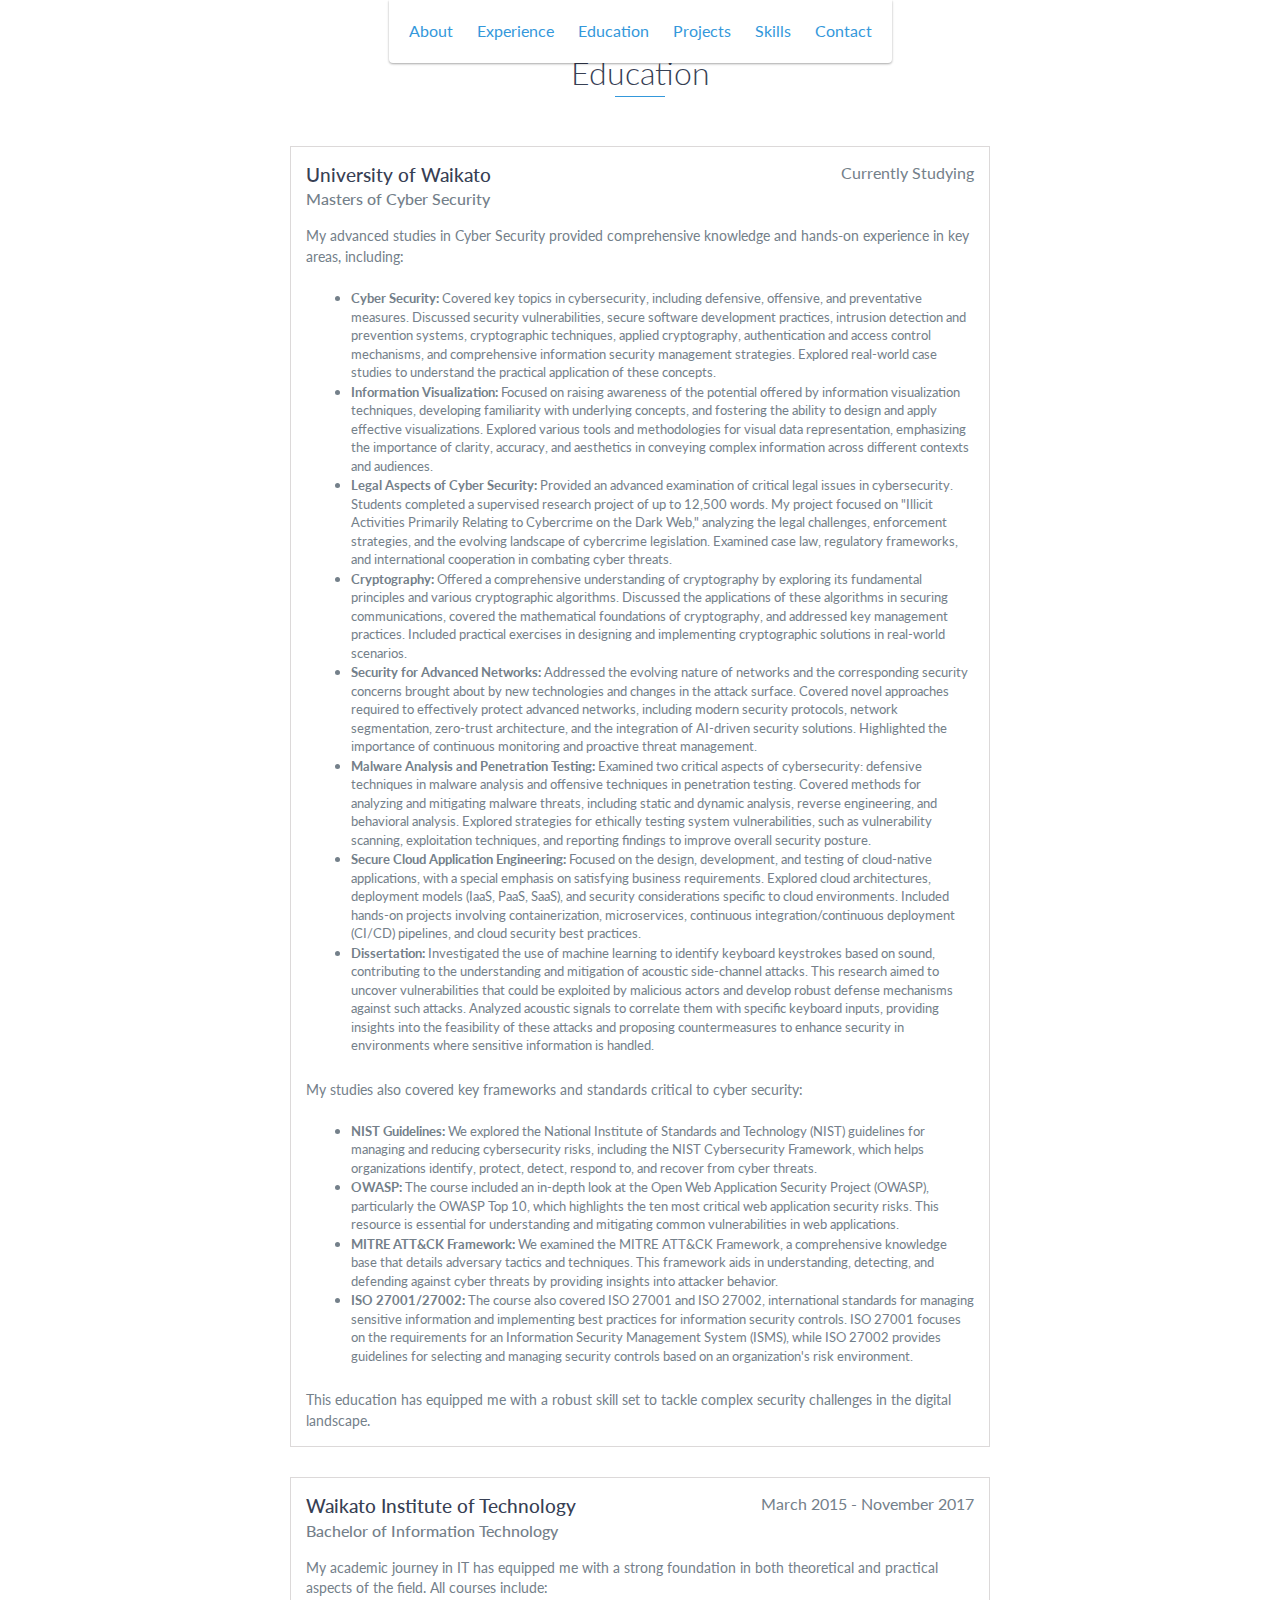
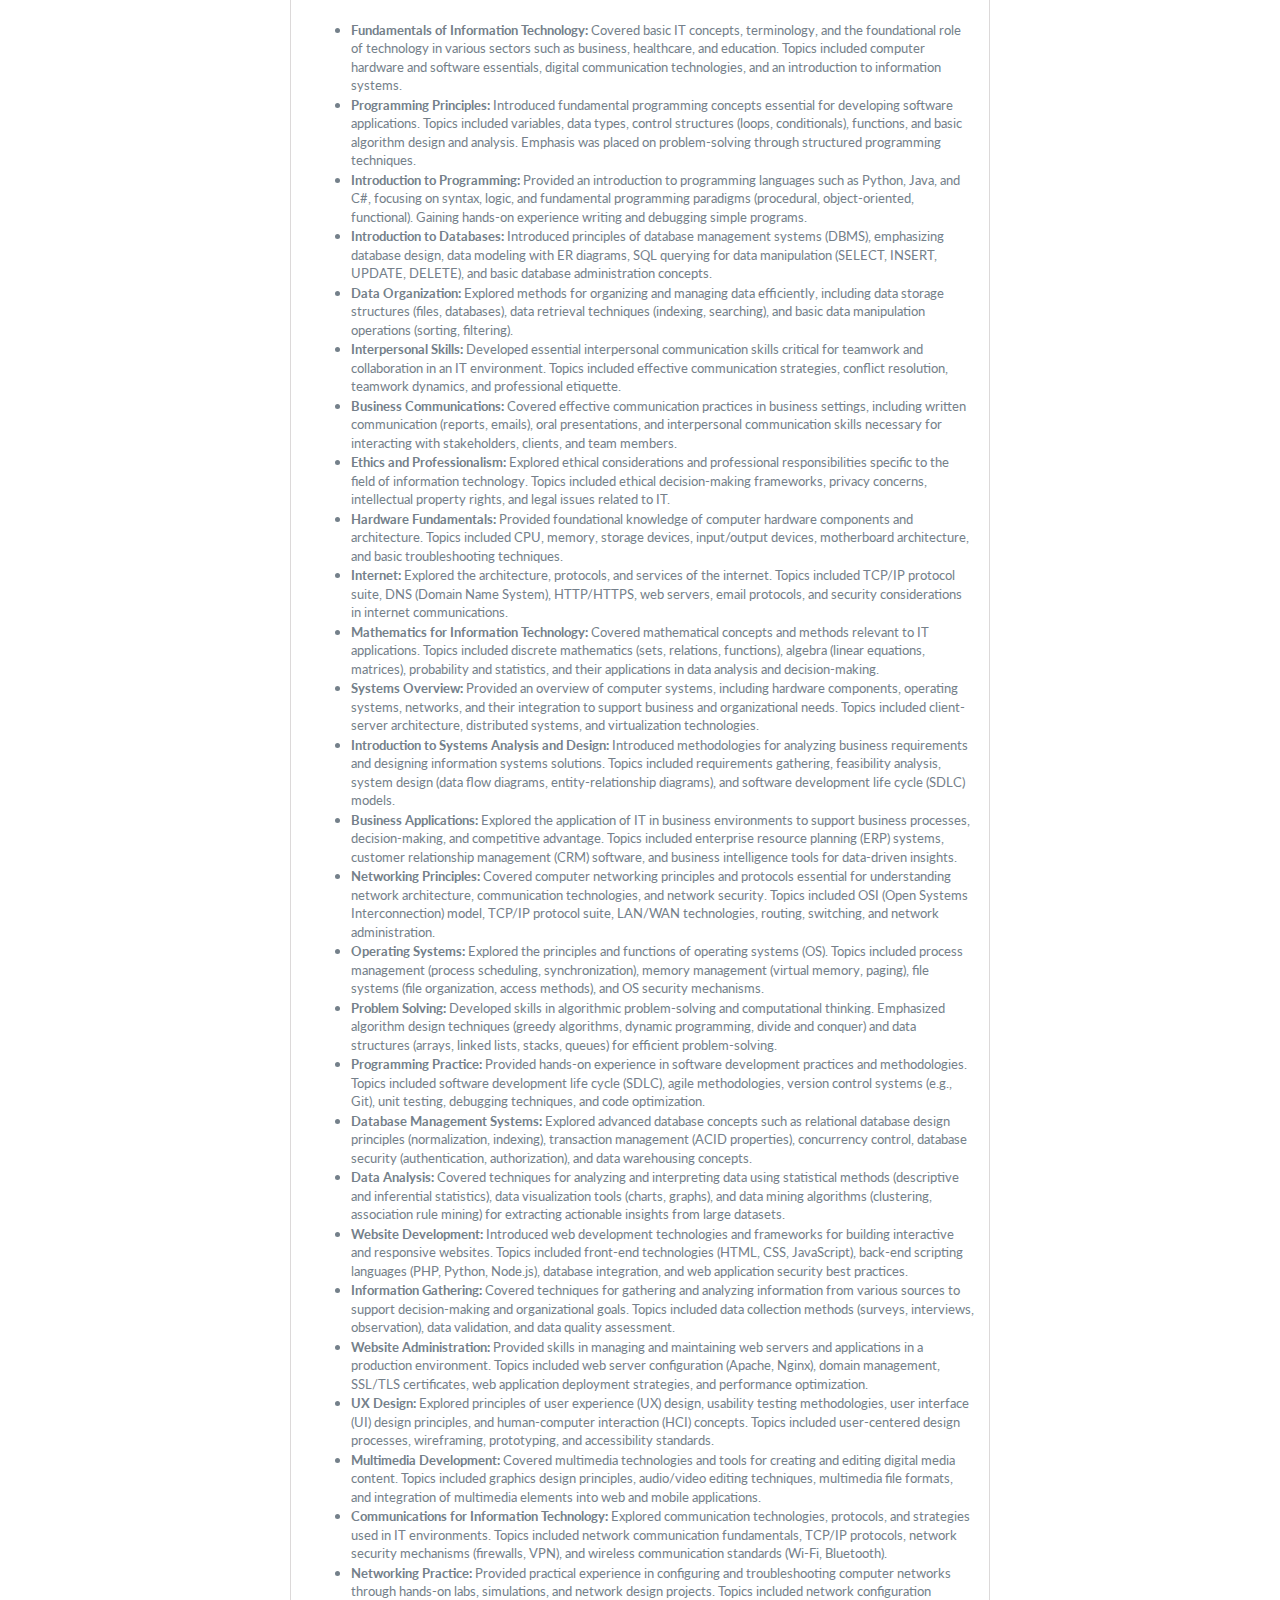
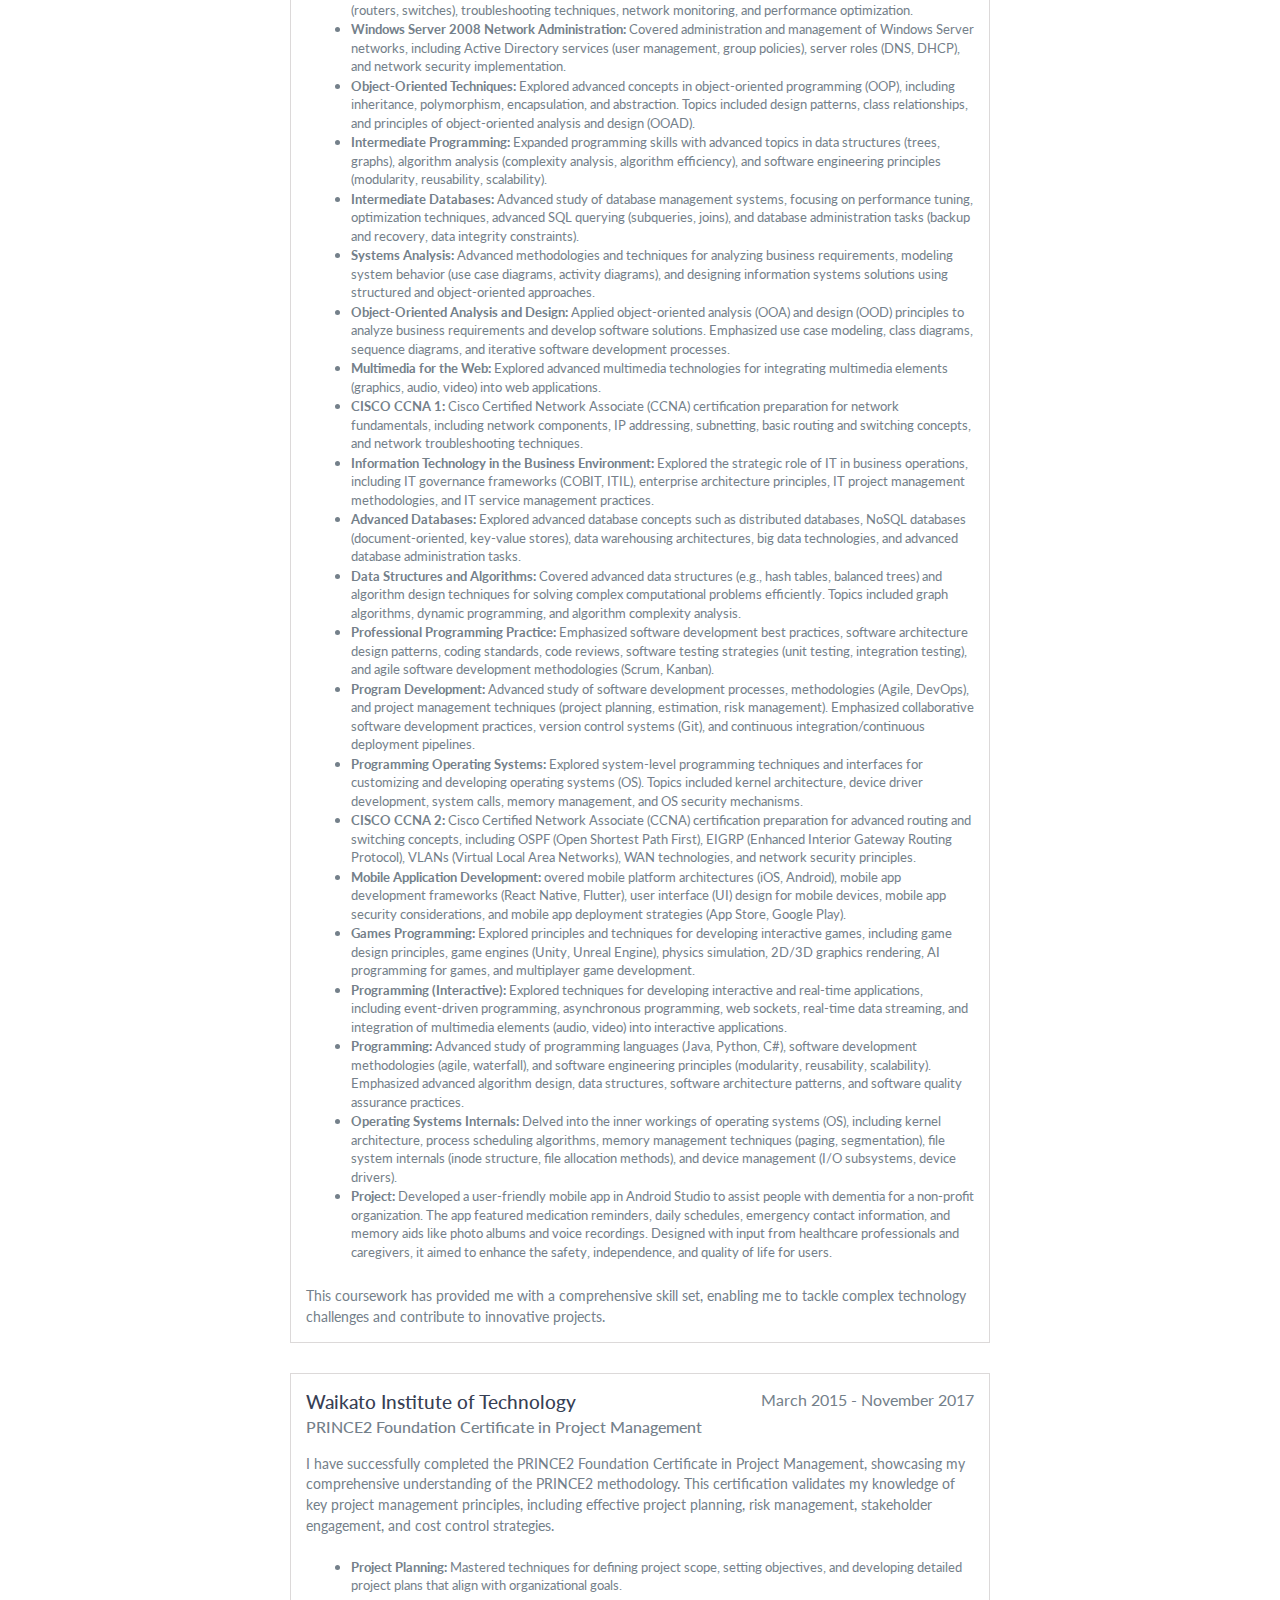
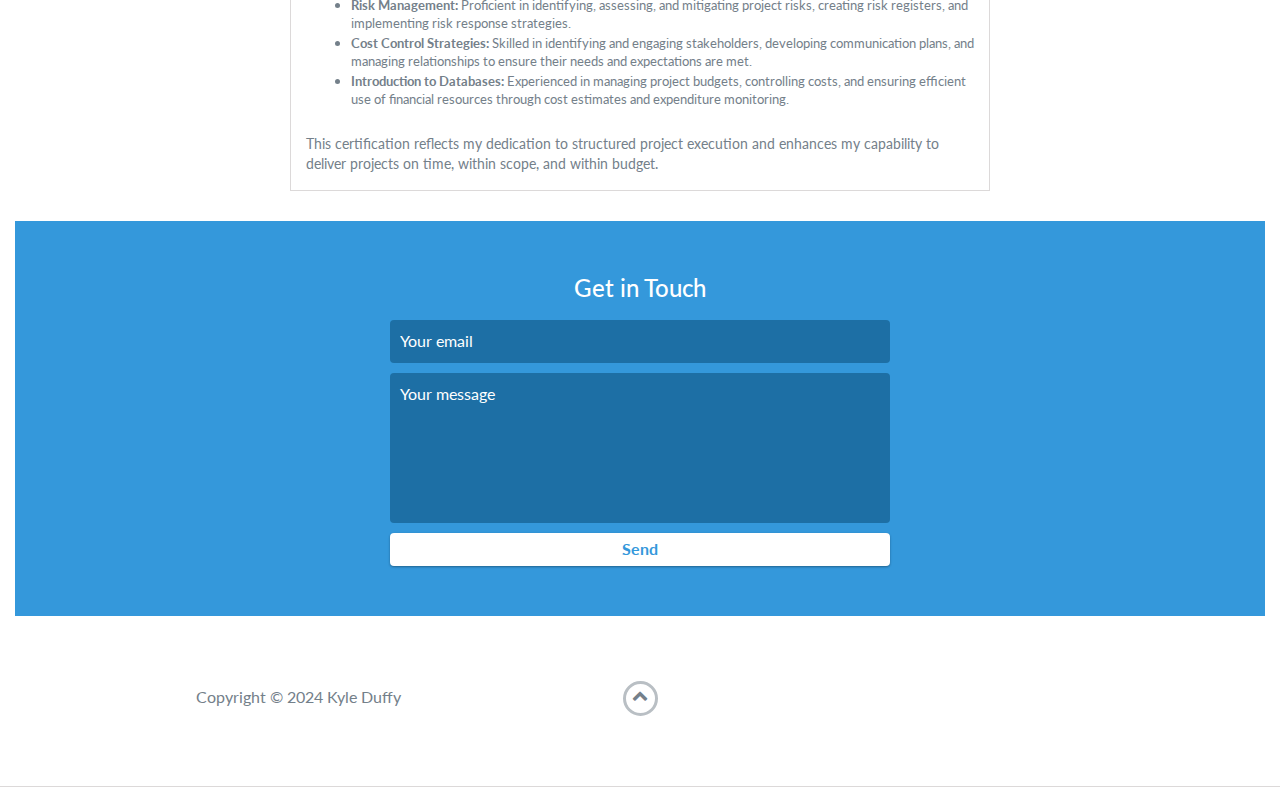
==== education.html @ ebb24cf0 "Update education.html" ====
<!DOCTYPE html>
<html class="no-js" lang="en">

<head>
    <meta charset="utf-8">
    <meta http-equiv="X-UA-Compatible" content="IE=edge">
    <meta name="viewport" content="width=device-width, initial-scale=1">
    <title>My Portfolio</title>
	<link rel="shortcut icon" href="favicon.ico" type="image/x-icon">
	<link rel="icon" href="favicon.ico" type="image/x-icon">
    <link href="https://fonts.googleapis.com/css?family=Lato:300,400,700,900" rel="stylesheet">
    <link rel="stylesheet" href="libs/font-awesome/css/font-awesome.min.css">
    <link href="css/bootstrap.min.css" rel="stylesheet">
    <link href="css/styles.css" rel="stylesheet">
</head>

<body>
    <div id="mobile-menu-open" class="shadow-large">
        <i class="fa fa-bars" aria-hidden="true"></i>
    </div>
    <header>
        <div id="mobile-menu-close">
            <span>Close</span> <i class="fa fa-times" aria-hidden="true"></i>
        </div>
        <ul id="menu" class="shadow">
            <li>
                <a href="index.html#about">About</a>
            </li>
            <li>
                <a href="index.html#experience">Experience</a>
            </li>
            <li>
                <a href="index.html#education">Education</a>
            </li>
            <li>
                <a href="index.html#projects">Projects</a>
            </li>
            <li>
                <a href="index.html#skills">Skills</a>
            </li>
            <li>
                <a href="#contact">Contact</a>
            </li>
        </ul>
    </header>

	
    <div id="education">
        <h2 class="heading">Education</h2>
        <div class="education-block" id="masters">
            <h3>University of Waikato</h3>
            <span class="education-date">Currently Studying</span>
            <h4>Masters of Cyber Security</h4>
            <p>
                My advanced studies in Cyber Security provided comprehensive knowledge and hands-on experience in key areas, including:
		<br><br>
		    	<ul>
			<div class="list-move-left">
		            <li><p><b>Cyber Security:</b> Covered key topics in cybersecurity, including defensive, offensive, and preventative measures. Discussed security vulnerabilities, secure software development practices, intrusion detection and prevention systems, cryptographic techniques, applied cryptography, authentication and access control mechanisms, and comprehensive information security management strategies. Explored real-world case studies to understand the practical application of these concepts.</p></li>
		            <li><p><b>Information Visualization:</b> Focused on raising awareness of the potential offered by information visualization techniques, developing familiarity with underlying concepts, and fostering the ability to design and apply effective visualizations. Explored various tools and methodologies for visual data representation, emphasizing the importance of clarity, accuracy, and aesthetics in conveying complex information across different contexts and audiences.</p></li>
		            <li><p><b>Legal Aspects of Cyber Security:</b> Provided an advanced examination of critical legal issues in cybersecurity. Students completed a supervised research project of up to 12,500 words. My project focused on "Illicit Activities Primarily Relating to Cybercrime on the Dark Web," analyzing the legal challenges, enforcement strategies, and the evolving landscape of cybercrime legislation. Examined case law, regulatory frameworks, and international cooperation in combating cyber threats.</p></li>
		            <li><p><b>Cryptography:</b> Offered a comprehensive understanding of cryptography by exploring its fundamental principles and various cryptographic algorithms. Discussed the applications of these algorithms in securing communications, covered the mathematical foundations of cryptography, and addressed key management practices. Included practical exercises in designing and implementing cryptographic solutions in real-world scenarios.</p></li>
		            <li><p><b>Security for Advanced Networks:</b> Addressed the evolving nature of networks and the corresponding security concerns brought about by new technologies and changes in the attack surface. Covered novel approaches required to effectively protect advanced networks, including modern security protocols, network segmentation, zero-trust architecture, and the integration of AI-driven security solutions. Highlighted the importance of continuous monitoring and proactive threat management.</p></li>
		            <li><p><b>Malware Analysis and Penetration Testing:</b> Examined two critical aspects of cybersecurity: defensive techniques in malware analysis and offensive techniques in penetration testing. Covered methods for analyzing and mitigating malware threats, including static and dynamic analysis, reverse engineering, and behavioral analysis. Explored strategies for ethically testing system vulnerabilities, such as vulnerability scanning, exploitation techniques, and reporting findings to improve overall security posture.</p></li>
		            <li><p><b>Secure Cloud Application Engineering:</b> Focused on the design, development, and testing of cloud-native applications, with a special emphasis on satisfying business requirements. Explored cloud architectures, deployment models (IaaS, PaaS, SaaS), and security considerations specific to cloud environments. Included hands-on projects involving containerization, microservices, continuous integration/continuous deployment (CI/CD) pipelines, and cloud security best practices.</p></li>
		            <li><p><b>Dissertation:</b> Investigated the use of machine learning to identify keyboard keystrokes based on sound, contributing to the understanding and mitigation of acoustic side-channel attacks. This research aimed to uncover vulnerabilities that could be exploited by malicious actors and develop robust defense mechanisms against such attacks. Analyzed acoustic signals to correlate them with specific keyboard inputs, providing insights into the feasibility of these attacks and proposing countermeasures to enhance security in environments where sensitive information is handled.</p></li>
			</div>
			</ul>
	    </p>
		<div class="list-gap-bottom">
		<p>
			My studies also covered key frameworks and standards critical to cyber security:
			<br><br>
		</p>
		</div>
		<p>
			<ul>
			<div class="list-move-left">
		            <li><p><b>NIST Guidelines:</b> We explored the National Institute of Standards and Technology (NIST) guidelines for managing and reducing cybersecurity risks, including the NIST Cybersecurity Framework, which helps organizations identify, protect, detect, respond to, and recover from cyber threats.</p></li>
		            <li><p><b>OWASP:</b> The course included an in-depth look at the Open Web Application Security Project (OWASP), particularly the OWASP Top 10, which highlights the ten most critical web application security risks. This resource is essential for understanding and mitigating common vulnerabilities in web applications.</p></li>
		            <li><p><b>MITRE ATT&CK Framework:</b> We examined the MITRE ATT&CK Framework, a comprehensive knowledge base that details adversary tactics and techniques. This framework aids in understanding, detecting, and defending against cyber threats by providing insights into attacker behavior.</p></li>
		            <li><p><b>ISO 27001/27002:</b> The course also covered ISO 27001 and ISO 27002, international standards for managing sensitive information and implementing best practices for information security controls. ISO 27001 focuses on the requirements for an Information Security Management System (ISMS), while ISO 27002 provides guidelines for selecting and managing security controls based on an organization's risk environment.</p></li>
			</div>
			</ul>
           	</p>
		<div class="list-gap-bottom">
		<p>
			This education has equipped me with a robust skill set to tackle complex security challenges in the digital landscape.
		</p>
		</div>
        </div>

        <div class="education-block" id="bachelor">
            <h3>Waikato Institute of Technology</h3>
            <span class="education-date">March 2015 - November 2017</span>
            <h4>Bachelor of Information Technology</h4>
            <p>
                My academic journey in IT has equipped me with a strong foundation in both theoretical and practical aspects of the field. All courses include:
		<br><br>
		        <ul>
			<div class="list-move-left">
		            <li><p><b>Fundamentals of Information Technology: </b>Covered basic IT concepts, terminology, and the foundational role of technology in various sectors such as business, healthcare, and education. Topics included computer hardware and software essentials, digital communication technologies, and an introduction to information systems.</p></li>
		            <li><p><b>Programming Principles: </b>Introduced fundamental programming concepts essential for developing software applications. Topics included variables, data types, control structures (loops, conditionals), functions, and basic algorithm design and analysis. Emphasis was placed on problem-solving through structured programming techniques.</p></li>
		            <li><p><b>Introduction to Programming: </b>Provided an introduction to programming languages such as Python, Java, and C#, focusing on syntax, logic, and fundamental programming paradigms (procedural, object-oriented, functional). Gaining hands-on experience writing and debugging simple programs.</p></li>
		            <li><p><b>Introduction to Databases: </b>Introduced principles of database management systems (DBMS), emphasizing database design, data modeling with ER diagrams, SQL querying for data manipulation (SELECT, INSERT, UPDATE, DELETE), and basic database administration concepts.</p></li>
		            <li><p><b>Data Organization: </b>Explored methods for organizing and managing data efficiently, including data storage structures (files, databases), data retrieval techniques (indexing, searching), and basic data manipulation operations (sorting, filtering).</p></li>
		            <li><p><b>Interpersonal Skills: </b>Developed essential interpersonal communication skills critical for teamwork and collaboration in an IT environment. Topics included effective communication strategies, conflict resolution, teamwork dynamics, and professional etiquette.</p></li>
		            <li><p><b>Business Communications: </b>Covered effective communication practices in business settings, including written communication (reports, emails), oral presentations, and interpersonal communication skills necessary for interacting with stakeholders, clients, and team members.</p></li>
		            <li><p><b>Ethics and Professionalism: </b> Explored ethical considerations and professional responsibilities specific to the field of information technology. Topics included ethical decision-making frameworks, privacy concerns, intellectual property rights, and legal issues related to IT.</p></li>
		            <li><p><b>Hardware Fundamentals: </b>Provided foundational knowledge of computer hardware components and architecture. Topics included CPU, memory, storage devices, input/output devices, motherboard architecture, and basic troubleshooting techniques.</p></li>
		            <li><p><b>Internet: </b>Explored the architecture, protocols, and services of the internet. Topics included TCP/IP protocol suite, DNS (Domain Name System), HTTP/HTTPS, web servers, email protocols, and security considerations in internet communications.</p></li>
		            <li><p><b>Mathematics for Information Technology: </b>Covered mathematical concepts and methods relevant to IT applications. Topics included discrete mathematics (sets, relations, functions), algebra (linear equations, matrices), probability and statistics, and their applications in data analysis and decision-making.</p></li>
		            <li><p><b>Systems Overview: </b>Provided an overview of computer systems, including hardware components, operating systems, networks, and their integration to support business and organizational needs. Topics included client-server architecture, distributed systems, and virtualization technologies.</p></li>
		            <li><p><b>Introduction to Systems Analysis and Design: </b>Introduced methodologies for analyzing business requirements and designing information systems solutions. Topics included requirements gathering, feasibility analysis, system design (data flow diagrams, entity-relationship diagrams), and software development life cycle (SDLC) models.</p></li>
		            <li><p><b>Business Applications: </b>Explored the application of IT in business environments to support business processes, decision-making, and competitive advantage. Topics included enterprise resource planning (ERP) systems, customer relationship management (CRM) software, and business intelligence tools for data-driven insights.</p></li>
		            <li><p><b>Networking Principles: </b>Covered computer networking principles and protocols essential for understanding network architecture, communication technologies, and network security. Topics included OSI (Open Systems Interconnection) model, TCP/IP protocol suite, LAN/WAN technologies, routing, switching, and network administration.</p></li>
		            <li><p><b>Operating Systems: </b>Explored the principles and functions of operating systems (OS). Topics included process management (process scheduling, synchronization), memory management (virtual memory, paging), file systems (file organization, access methods), and OS security mechanisms.</p></li>
		            <li><p><b>Problem Solving: </b>Developed skills in algorithmic problem-solving and computational thinking. Emphasized algorithm design techniques (greedy algorithms, dynamic programming, divide and conquer) and data structures (arrays, linked lists, stacks, queues) for efficient problem-solving.</p></li>
		            <li><p><b>Programming Practice: </b>Provided hands-on experience in software development practices and methodologies. Topics included software development life cycle (SDLC), agile methodologies, version control systems (e.g., Git), unit testing, debugging techniques, and code optimization.</p></li>
		            <li><p><b>Database Management Systems: </b>Explored advanced database concepts such as relational database design principles (normalization, indexing), transaction management (ACID properties), concurrency control, database security (authentication, authorization), and data warehousing concepts.</p></li>
		            <li><p><b>Data Analysis: </b>Covered techniques for analyzing and interpreting data using statistical methods (descriptive and inferential statistics), data visualization tools (charts, graphs), and data mining algorithms (clustering, association rule mining) for extracting actionable insights from large datasets.</p></li>
		            <li><p><b>Website Development: </b>Introduced web development technologies and frameworks for building interactive and responsive websites. Topics included front-end technologies (HTML, CSS, JavaScript), back-end scripting languages (PHP, Python, Node.js), database integration, and web application security best practices.</p></li>
		            <li><p><b>Information Gathering: </b>Covered techniques for gathering and analyzing information from various sources to support decision-making and organizational goals. Topics included data collection methods (surveys, interviews, observation), data validation, and data quality assessment.</p></li>
		            <li><p><b>Website Administration: </b>Provided skills in managing and maintaining web servers and applications in a production environment. Topics included web server configuration (Apache, Nginx), domain management, SSL/TLS certificates, web application deployment strategies, and performance optimization.</p></li>
		            <li><p><b>UX Design: </b>Explored principles of user experience (UX) design, usability testing methodologies, user interface (UI) design principles, and human-computer interaction (HCI) concepts. Topics included user-centered design processes, wireframing, prototyping, and accessibility standards.</p></li>
		            <li><p><b>Multimedia Development: </b>Covered multimedia technologies and tools for creating and editing digital media content. Topics included graphics design principles, audio/video editing techniques, multimedia file formats, and integration of multimedia elements into web and mobile applications.</p></li>
		            <li><p><b>Communications for Information Technology: </b>Explored communication technologies, protocols, and strategies used in IT environments. Topics included network communication fundamentals, TCP/IP protocols, network security mechanisms (firewalls, VPN), and wireless communication standards (Wi-Fi, Bluetooth).</p></li>
		            <li><p><b>Networking Practice: </b>Provided practical experience in configuring and troubleshooting computer networks through hands-on labs, simulations, and network design projects. Topics included network configuration (routers, switches), troubleshooting techniques, network monitoring, and performance optimization.</p></li>
		            <li><p><b>Windows Server 2008 Network Administration: </b>Covered administration and management of Windows Server networks, including Active Directory services (user management, group policies), server roles (DNS, DHCP), and network security implementation.</p></li>
		            <li><p><b>Object-Oriented Techniques: </b>Explored advanced concepts in object-oriented programming (OOP), including inheritance, polymorphism, encapsulation, and abstraction. Topics included design patterns, class relationships, and principles of object-oriented analysis and design (OOAD).</p></li>
			    <li><p><b>Intermediate Programming: </b>Expanded programming skills with advanced topics in data structures (trees, graphs), algorithm analysis (complexity analysis, algorithm efficiency), and software engineering principles (modularity, reusability, scalability).</p></li>
		            <li><p><b>Intermediate Databases: </b>Advanced study of database management systems, focusing on performance tuning, optimization techniques, advanced SQL querying (subqueries, joins), and database administration tasks (backup and recovery, data integrity constraints).</p></li>
		            <li><p><b>Systems Analysis: </b>Advanced methodologies and techniques for analyzing business requirements, modeling system behavior (use case diagrams, activity diagrams), and designing information systems solutions using structured and object-oriented approaches.</p></li>
		            <li><p><b>Object-Oriented Analysis and Design: </b>Applied object-oriented analysis (OOA) and design (OOD) principles to analyze business requirements and develop software solutions. Emphasized use case modeling, class diagrams, sequence diagrams, and iterative software development processes.</p></li>
		            <li><p><b>Multimedia for the Web: </b>Explored advanced multimedia technologies for integrating multimedia elements (graphics, audio, video) into web applications.</p></li>
		            <li><p><b>CISCO CCNA 1: </b>Cisco Certified Network Associate (CCNA) certification preparation for network fundamentals, including network components, IP addressing, subnetting, basic routing and switching concepts, and network troubleshooting techniques.</p></li>
		            <li><p><b>Information Technology in the Business Environment: </b>Explored the strategic role of IT in business operations, including IT governance frameworks (COBIT, ITIL), enterprise architecture principles, IT project management methodologies, and IT service management practices.</p></li>
			    <li><p><b>Advanced Databases: </b>Explored advanced database concepts such as distributed databases, NoSQL databases (document-oriented, key-value stores), data warehousing architectures, big data technologies, and advanced database administration tasks.</p></li>
		            <li><p><b>Data Structures and Algorithms: </b>Covered advanced data structures (e.g., hash tables, balanced trees) and algorithm design techniques for solving complex computational problems efficiently. Topics included graph algorithms, dynamic programming, and algorithm complexity analysis.</p></li>
		            <li><p><b>Professional Programming Practice: </b>Emphasized software development best practices, software architecture design patterns, coding standards, code reviews, software testing strategies (unit testing, integration testing), and agile software development methodologies (Scrum, Kanban).</p></li>
		            <li><p><b>Program Development: </b>Advanced study of software development processes, methodologies (Agile, DevOps), and project management techniques (project planning, estimation, risk management). Emphasized collaborative software development practices, version control systems (Git), and continuous integration/continuous deployment pipelines.</p></li>
		            <li><p><b>Programming Operating Systems: </b>Explored system-level programming techniques and interfaces for customizing and developing operating systems (OS). Topics included kernel architecture, device driver development, system calls, memory management, and OS security mechanisms.</p></li>
		            <li><p><b>CISCO CCNA 2: </b>Cisco Certified Network Associate (CCNA) certification preparation for advanced routing and switching concepts, including OSPF (Open Shortest Path First), EIGRP (Enhanced Interior Gateway Routing Protocol), VLANs (Virtual Local Area Networks), WAN technologies, and network security principles.</p></li>
		            <li><p><b>Mobile Application Development: </b>overed mobile platform architectures (iOS, Android), mobile app development frameworks (React Native, Flutter), user interface (UI) design for mobile devices, mobile app security considerations, and mobile app deployment strategies (App Store, Google Play).</p></li>
			    <li><p><b>Games Programming: </b>Explored principles and techniques for developing interactive games, including game design principles, game engines (Unity, Unreal Engine), physics simulation, 2D/3D graphics rendering, AI programming for games, and multiplayer game development.</p></li>
		            <li><p><b>Programming (Interactive): </b>Explored techniques for developing interactive and real-time applications, including event-driven programming, asynchronous programming, web sockets, real-time data streaming, and integration of multimedia elements (audio, video) into interactive applications.</p></li>
		            <li><p><b>Programming: </b>Advanced study of programming languages (Java, Python, C#), software development methodologies (agile, waterfall), and software engineering principles (modularity, reusability, scalability). Emphasized advanced algorithm design, data structures, software architecture patterns, and software quality assurance practices.</p></li>
		            <li><p><b>Operating Systems Internals: </b>Delved into the inner workings of operating systems (OS), including kernel architecture, process scheduling algorithms, memory management techniques (paging, segmentation), file system internals (inode structure, file allocation methods), and device management (I/O subsystems, device drivers).</p></li>
		            <li><p><b>Project: </b>Developed a user-friendly mobile app in Android Studio to assist people with dementia for a non-profit organization. The app featured medication reminders, daily schedules, emergency contact information, and memory aids like photo albums and voice recordings. Designed with input from healthcare professionals and caregivers, it aimed to enhance the safety, independence, and quality of life for users.</p></li>
			</div>
			</ul>
	    </p>
		<div class="list-gap-bottom">
		<p>
			This coursework has provided me with a comprehensive skill set, enabling me to tackle complex technology challenges and contribute to innovative projects.
		</p>
		</div>
        </div>

        <div class="education-block" id="certificate">
            <h3>Waikato Institute of Technology</h3>
            <span class="education-date">March 2015 - November 2017</span>
            <h4>PRINCE2 Foundation Certificate in Project Management</h4>
            <p>
                I have successfully completed the PRINCE2 Foundation Certificate in Project Management, showcasing my comprehensive understanding of the PRINCE2 methodology. This certification validates my knowledge of key project management principles, including effective project planning, risk management, stakeholder engagement, and cost control strategies.
       		<br><br>
		<ul>
			<div class="list-move-left">
		            <li><p><b>Project Planning: </b>Mastered techniques for defining project scope, setting objectives, and developing detailed project plans that align with organizational goals.</p></li>
		            <li><p><b>Risk Management: </b>Proficient in identifying, assessing, and mitigating project risks, creating risk registers, and implementing risk response strategies.</p></li>
		            <li><p><b>Cost Control Strategies: </b>Skilled in identifying and engaging stakeholders, developing communication plans, and managing relationships to ensure their needs and expectations are met.</p></li>
		            <li><p><b>Introduction to Databases: </b>Experienced in managing project budgets, controlling costs, and ensuring efficient use of financial resources through cost estimates and expenditure monitoring.</p></li>
			</div>
		</ul>
		<div class="list-gap-bottom">
		<p>
			This certification reflects my dedication to structured project execution and enhances my capability to deliver projects on time, within scope, and within budget.
		</p>
		</div>
	     </p>
    </div>


    <div id="contact">
        <h2>Get in Touch</h2>
        <div id="contact-form">
            <form method="POST" action="https://formspree.io/f/mvoeeawo">
                <input type="hidden" name="_subject" value="Contact request from personal website" />
                <input type="email" name="_replyto" placeholder="Your email" required>
                <textarea name="message" placeholder="Your message" required></textarea>
                <button type="submit">Send</button>
            </form>
        </div>
    </div>

    <footer>
        <div class="container">
            <div class="row">
                <div class="col-sm-5 copyright">
                    <p>
                        Copyright &copy; <span id="current-year">2024 </span>Kyle Duffy
                    </p>
                </div>
                <div class="col-sm-2 top">
                    <span id="to-top">
                        <i class="fa fa-chevron-up" aria-hidden="true"></i>
                    </span>
                </div>
                <div class="col-sm-5 social">
                    <ul>
                        <li>
                            <!-- <a href="https://github.com/" target="_blank"><i class="fa fa-github" aria-hidden="true"></i></a> --?
                        </li>
                        <li>
                            <!-- <a href="https://stackoverflow.com/" target="_blank"><i class="fa fa-stack-overflow" aria-hidden="true"></i></a> --?
                        </li>
                        <li>
                            <!-- <a href="https://linkedin.com/" target="_blank"><i class="fa fa-linkedin" aria-hidden="true"></i></a> --?
                        </li>
                        <li>
                            <!-- <a href="https://www.facebook.com/" target="_blank"><i class="fa fa-facebook" aria-hidden="true"></i></a> --?
                        </li>
                        <li>
                            <!-- <a href="https://twitter.com/" target="_blank"><i class="fa fa-twitter" aria-hidden="true"></i></a> --?
                        </li>
                        <li>
                            <!-- <a href="https://plus.google.com/" target="_blank"><i class="fa fa-google-plus" aria-hidden="true"></i></a> --?
                        </li>
                    </ul>
                </div>
            </div>
        </div>
    </footer>
</body>

</html>
---- css/styles.css ----
/*!
    Title: Dev Portfolio Template
    Version: 1.2.2
    Last Change: 03/25/2020
    Author: Ryan Fitzgerald
    Repo: https://github.com/RyanFitzgerald/devportfolio-template
    Issues: https://github.com/RyanFitzgerald/devportfolio-template/issues

    Description: This file contains all the styles associated with the page
    that don't come from third party libraries. This file gets compiled using
    Gulp and send to the /css folder which is then loaded on the page.
*/body{font-family:'Lato', sans-serif;font-size:16px}body.active{overflow:hidden;z-index:-1}.no-js #experience-timeline>div{background:#fff;padding:10px;margin-bottom:10px;border:1px solid #dcd9d9}.no-js #experience-timeline>div h3{font-size:1.5em;font-weight:300;color:#374054;display:inline-block;margin:0}.no-js #experience-timeline>div h4{font-size:1.2em;font-weight:300;color:#7e8890;margin:0 0 15px 0}.no-js #experience-timeline>div p{color:#74808a;font-size:0.9em;margin:0}.no-js #experience-timeline:before,.no-js #experience-timeline:after{content:none}@keyframes dropHeader{0%{transform:translateY(-100%)}100%{transform:translateY(0)}}header{position:absolute;top:0;left:0;right:0;text-align:center;z-index:10;animation-name:dropHeader;animation-iteration-count:1;animation-timing-function:ease;animation-duration:0.75s}header ul{display:inline-block;background:#fff;text-align:center;padding:10px;margin:0;border-bottom-right-radius:4px;border-bottom-left-radius:4px}header li{display:inline-block}header a{display:block;color:#3498db;padding:10px}header a:hover{color:#217dbb;text-decoration:none;background:#eee;border-radius:4px}header a:focus{color:#3498db;text-decoration:none}header.active{display:block}header.sticky{position:fixed;z-index:999}#menu.active{display:block}#mobile-menu-open{display:none;cursor:pointer;position:fixed;right:15px;top:10px;color:#3498db;font-size:1.5em;z-index:20;padding:0 7px;border-radius:4px;background:#fff}#mobile-menu-close{display:none;text-align:right;width:100%;background:#fff;font-size:1.5em;padding-right:15px;padding-top:10px;cursor:pointer;color:#3498db}#mobile-menu-close span{font-size:0.5em;text-transform:uppercase}#mobile-menu-close i{vertical-align:middle}footer{padding:50px 0}.copyright{padding-top:20px}.copyright p{margin:0;color:#74808a}.top{text-align:center}.top span{cursor:pointer;display:block;margin:15px auto 0 auto;width:35px;height:35px;border-radius:50%;border:3px solid #b9bfc4;text-align:center}.top i{color:#74808a}.social{text-align:right}.social ul{margin:5px 0 0 0;padding:0}.social li{display:inline-block;font-size:1.25em;list-style:none}.social a{display:block;color:#74808a;padding:10px}.social a:hover{color:#3498db}.btn-rounded-white{display:inline-block;color:#fff;padding:15px 25px;border:3px solid #fff;border-radius:30px;transition:.5s ease all}.btn-rounded-white:hover{color:#3498db;background:#fff;text-decoration:none}.shadow{box-shadow:0 1px 3px rgba(0,0,0,0.12),0 1px 2px rgba(0,0,0,0.24)}.shadow-large{box-shadow:0 3px 6px rgba(0,0,0,0.08),0 3px 6px rgba(0,0,0,0.15)}.heading{position:relative;display:inline-block;font-size:2em;font-weight:300;margin:0 0 30px 0}.heading:after{position:absolute;content:'';top:100%;height:1px;width:50px;left:0;right:0;margin:0 auto;background:#3498db}.background-alt{background:#f2f2f5}#lead{position:relative;height:100vh;min-height:500px;max-height:1080px;background:url(../images/cybersec_500.png);background-size:cover;padding:15px;overflow:hidden}#lead-content{position:absolute;z-index:10;top:50%;left:50%;transform:translate(-50%, -50%);text-align:center}#lead-content h1,#lead-content h2{margin:0}#lead-content h1{color:#fff;font-weight:900;font-size:5em;text-transform:uppercase;letter-spacing:0.05em;line-height:0.9em}#lead-content h2{color:#a0cfee;font-weight:500;font-size:2.25em;margin-bottom:15px}#lead-overlay{position:absolute;height:100%;width:100%;top:0;right:0;bottom:0;left:0;background:rgba(33,125,187,0.8);z-index:1}#lead-down{position:absolute;left:0;right:0;width:100%;text-align:center;z-index:10;bottom:15px;color:#fff}#lead-down span{cursor:pointer;display:block;margin:0 auto;width:35px;height:35px;border-radius:50%;border:3px solid #a0cfee;text-align:center}#lead-down i{animation:pulsate 1.5s ease;animation-iteration-count:infinite;padding-top:5px}@keyframes pulsate{0%{transform:scale(1, 1)}50%{transform:scale(1.2, 1.2)}100%{transform:scale(1, 1)}}#about{padding:75px 15px;border-bottom:1px solid #dcd9d9}#about h2{color:#374054}#about p{color:#74808a;margin:0}#experience{padding:50px 15px;text-align:center;border-bottom:1px solid #dcd9d9}#experience h2{color:#374054}#experience-timeline{margin:30px auto 0 auto;position:relative;max-width:1000px}#experience-timeline:before{position:absolute;content:'';top:0;bottom:0;left:303px;right:auto;height:100%;width:3px;background:#3498db;z-index:0}#experience-timeline:after{position:absolute;content:'';width:3px;height:40px;background:#3498db;background:linear-gradient(to bottom, #3498db, rgba(52,152,219,0));top:100%;left:303px}.vtimeline-content{margin-left:350px;background:#fff;border:1px solid #e6e6e6;padding:15px;border-radius:3px;text-align:left}.vtimeline-content h3{font-size:1.5em;font-weight:300;color:#374054;display:inline-block;margin:0}.vtimeline-content h4{font-size:1.2em;font-weight:300;color:#7e8890;margin:0 0 15px 0}.vtimeline-content p{color:#74808a;font-size:0.9em;margin:0}.vtimeline-point{position:relative;display:block;vertical-align:top;margin-bottom:30px}.vtimeline-icon{position:relative;color:#fff;width:50px;height:50px;background:#3498db;border-radius:50%;float:left;z-index:99;margin-left:280px}.vtimeline-icon i{display:block;font-size:2em;margin-top:10px}.vtimeline-date{width:260px;text-align:right;position:absolute;left:0;top:10px;font-weight:300;color:#374054}#education{padding:50px 15px 20px 15px;border-bottom:1px solid #dcd9d9;text-align:center}#education h2{color:#374054;margin-bottom:50px}.education-block{max-width:700px;margin:0 auto 30px auto;padding:15px;border:1px solid #dcd9d9;text-align:left}.education-block h3{font-weight:500;float:left;margin:0;color:#374054}.education-block span{color:#74808a;float:right}.education-block h4{color:#74808a;clear:both;font-weight:500;margin:0 0 15px 0}.education-block p,.education-block ul{margin:0;color:#74808a;font-size:0.9em}.education-block ul{padding:0 0 0 15px}#projects{padding:50px 15px;border-bottom:1px solid #dcd9d9;text-align:center}#projects h2{color:#374054;margin-bottom:50px}.project{position:relative;max-width:900px;margin:0 auto 30px auto;overflow:hidden;background:#fff;border-radius:4px}.project-image{float:left}.project-info{position:absolute;top:50%;transform:translateY(-50%);margin-left:300px;padding:15px}.project-info h3{font-size:1.5em;font-weight:300;color:#374054;margin:0 0 15px 0}.project-info p{color:#74808a;margin:0 0 15px 0;font-size:0.9em}.no-image .project-info{position:relative;margin:0;padding:30px 15px;transform:none}#more-projects{display:none}#skills{padding:50px 15px;text-align:center}#skills h2{color:#374054;margin-bottom:50px}#skills ul{display:block;margin:0 auto;padding:0;max-width:800px}#skills li{display:inline-block;margin:7px;padding:5px 10px;color:#374054;background:#e4e4ea;list-style:none;cursor:default;font-size:1.2em}#contact{padding:50px 15px;background:#3498db;text-align:center}#contact h2{margin:0 0 15px 0;color:#fff;font-weight:500}#contact-form{max-width:500px;margin:0 auto}#contact-form input,#contact-form textarea{display:block;width:100%;padding:10px;border-radius:4px;border:none;margin-bottom:10px;background:#1d6fa5;color:#fff;transition:.5s ease all}#contact-form input::-webkit-input-placeholder,#contact-form textarea::-webkit-input-placeholder{color:#fff}#contact-form input:-moz-placeholder,#contact-form textarea:-moz-placeholder{color:#fff;opacity:1}#contact-form input::-moz-placeholder,#contact-form textarea::-moz-placeholder{color:#fff;opacity:1}#contact-form input:-ms-input-placeholder,#contact-form textarea:-ms-input-placeholder{color:#fff}#contact-form input:focus,#contact-form textarea:focus{outline:none;background:#16527a}#contact-form textarea{height:150px;resize:none}#contact-form button{display:block;width:100%;background:#fff;border-radius:4px;padding:5px 10px;border:none;color:#3498db;font-weight:700;box-shadow:0 1px 3px rgba(0,0,0,0.12),0 1px 2px rgba(0,0,0,0.24);transition:.5s ease all}#contact-form button:hover{box-shadow:0 10px 20px rgba(0,0,0,0.19),0 6px 6px rgba(0,0,0,0.23)}.optional-section{padding:50px 15px;text-align:center;border-top:1px solid #dcd9d9}.optional-section h2{color:#374054}.optional-section-block{max-width:700px;margin:0 auto 30px auto;padding:15px;border:1px solid #dcd9d9;background:#fff;text-align:left}.optional-section-block h3{font-weight:500;margin:0 0 15px 0;color:#374054}.optional-section-block h4{color:#74808a;clear:both;font-weight:500;margin:0 0 15px 0}.optional-section-block p,.optional-section-block ul{margin:0 0 15px 0;color:#74808a;font-size:0.9em}.optional-section-block ul{padding:0 0 0 15px}@media only screen and (max-width: 750px){#experience-timeline:before,#experience-timeline:after{left:23px}.vtimeline-date{width:auto;text-align:left;position:relative;margin-bottom:15px;display:block;margin-left:70px}.vtimeline-icon{margin-left:0}.vtimeline-content{margin-left:70px}}@media only screen and (max-width: 992px){#lead{height:auto;min-height:auto;max-height:auto;padding:100px 15px}#lead-content{position:relative;transform:none;left:auto;top:auto}#lead-content h1{font-size:3em}#lead-content h2{font-size:1.75em}#about{text-align:center}#about p{text-align:left}}@media only screen and (max-width: 768px){header{position:fixed;display:none;z-index:999;animation:none;bottom:0;height:100%}#mobile-menu-open,#mobile-menu-close{display:block}#menu{height:100%;overflow-y:auto;box-shadow:none;border-radius:0;width:100%}#menu li{display:block;margin-bottom:10px}#lead-content h1{font-size:2em}#lead-content h2{font-size:1.3em}#lead-content a{padding:10px 20px}#lead-down{display:none}.education-block h3,.education-block span{float:none}.project-image{display:none}.project-info{position:relative;margin:0;padding:30px 15px;top:auto;transform:none}footer{text-align:center}.social{text-align:center}}@media only screen and (max-width: 480px){#lead-content h1{font-size:1.5em}#lead-content h2{font-size:1em}#lead-content a{font-size:0.9em;padding:5px 10px}}

.about-img img {
    width: 250px; 
    height: auto; 
    margin-left: -60px;
}

.list-move-left {
    margin-left: 30px;
}

.list-gap-bottom {
    margin-top: 25px;
}

.center-link {
    display: block;
    text-align: center;
}
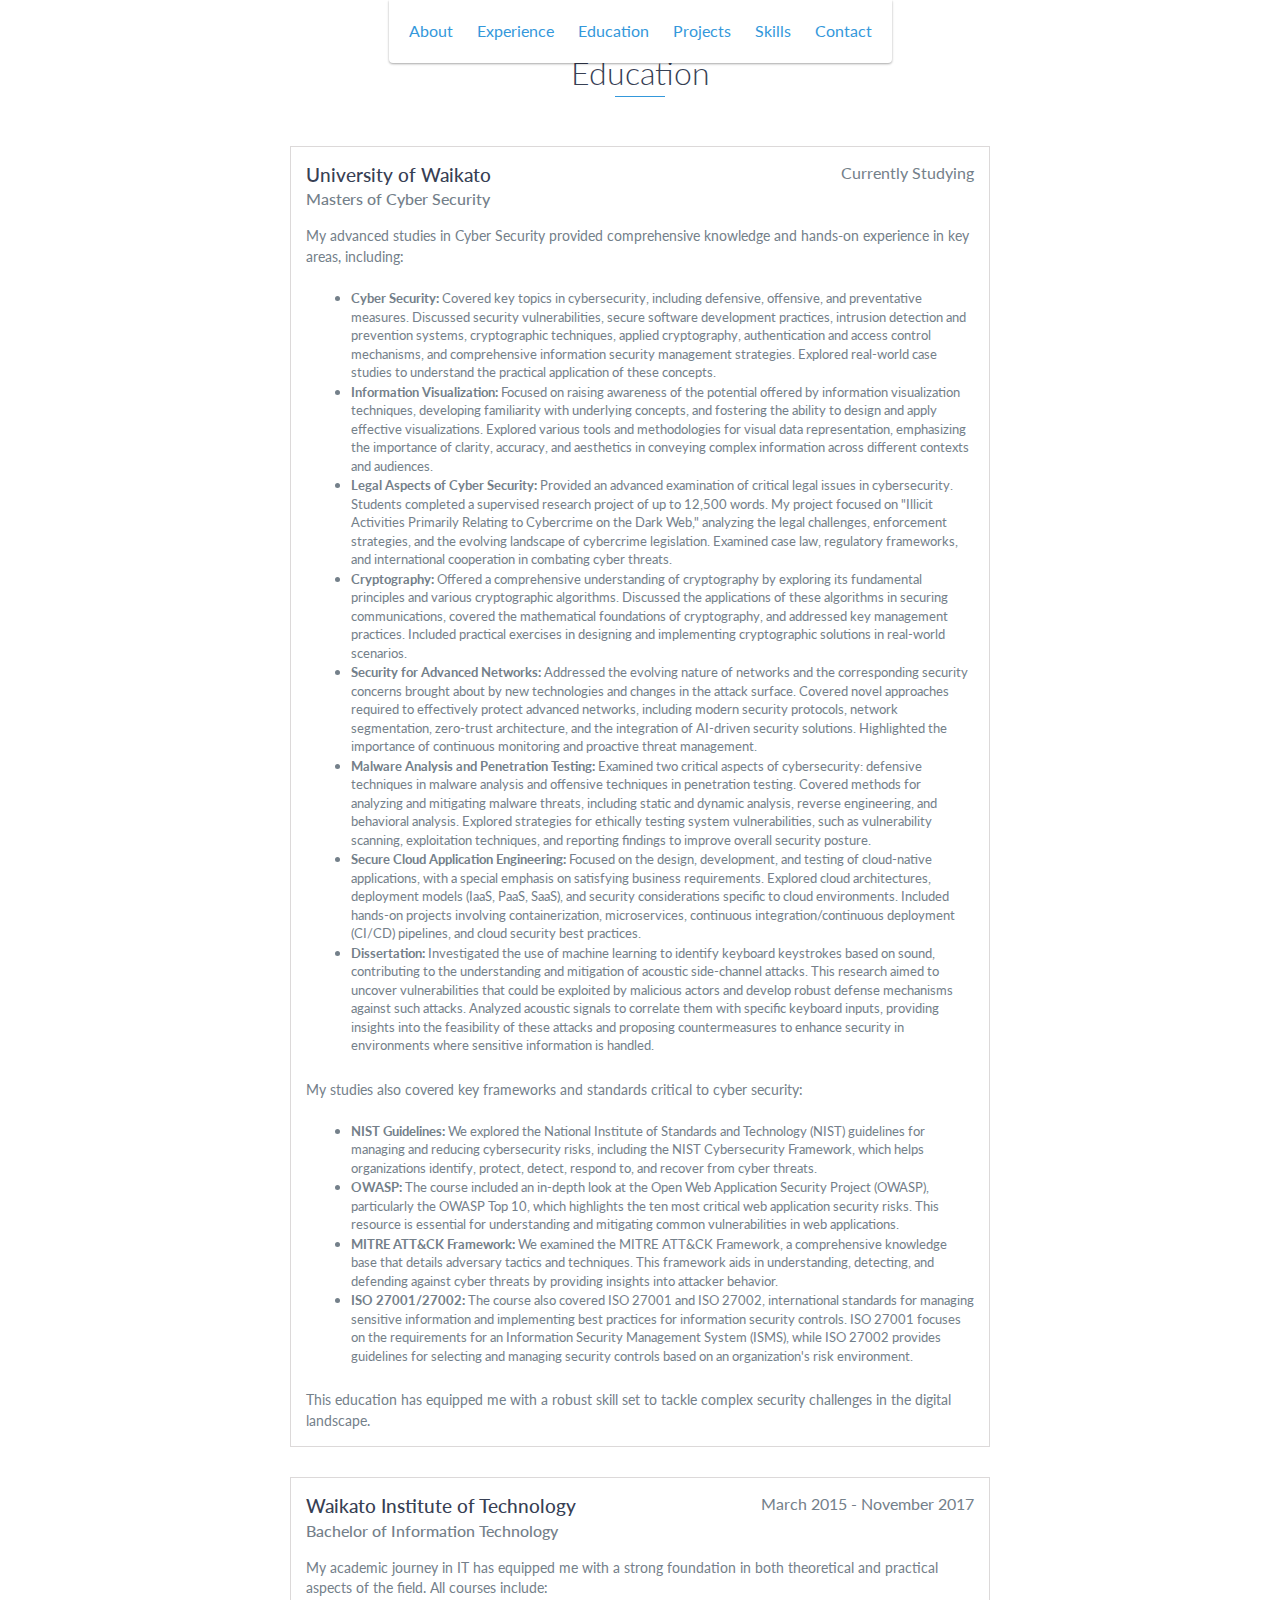
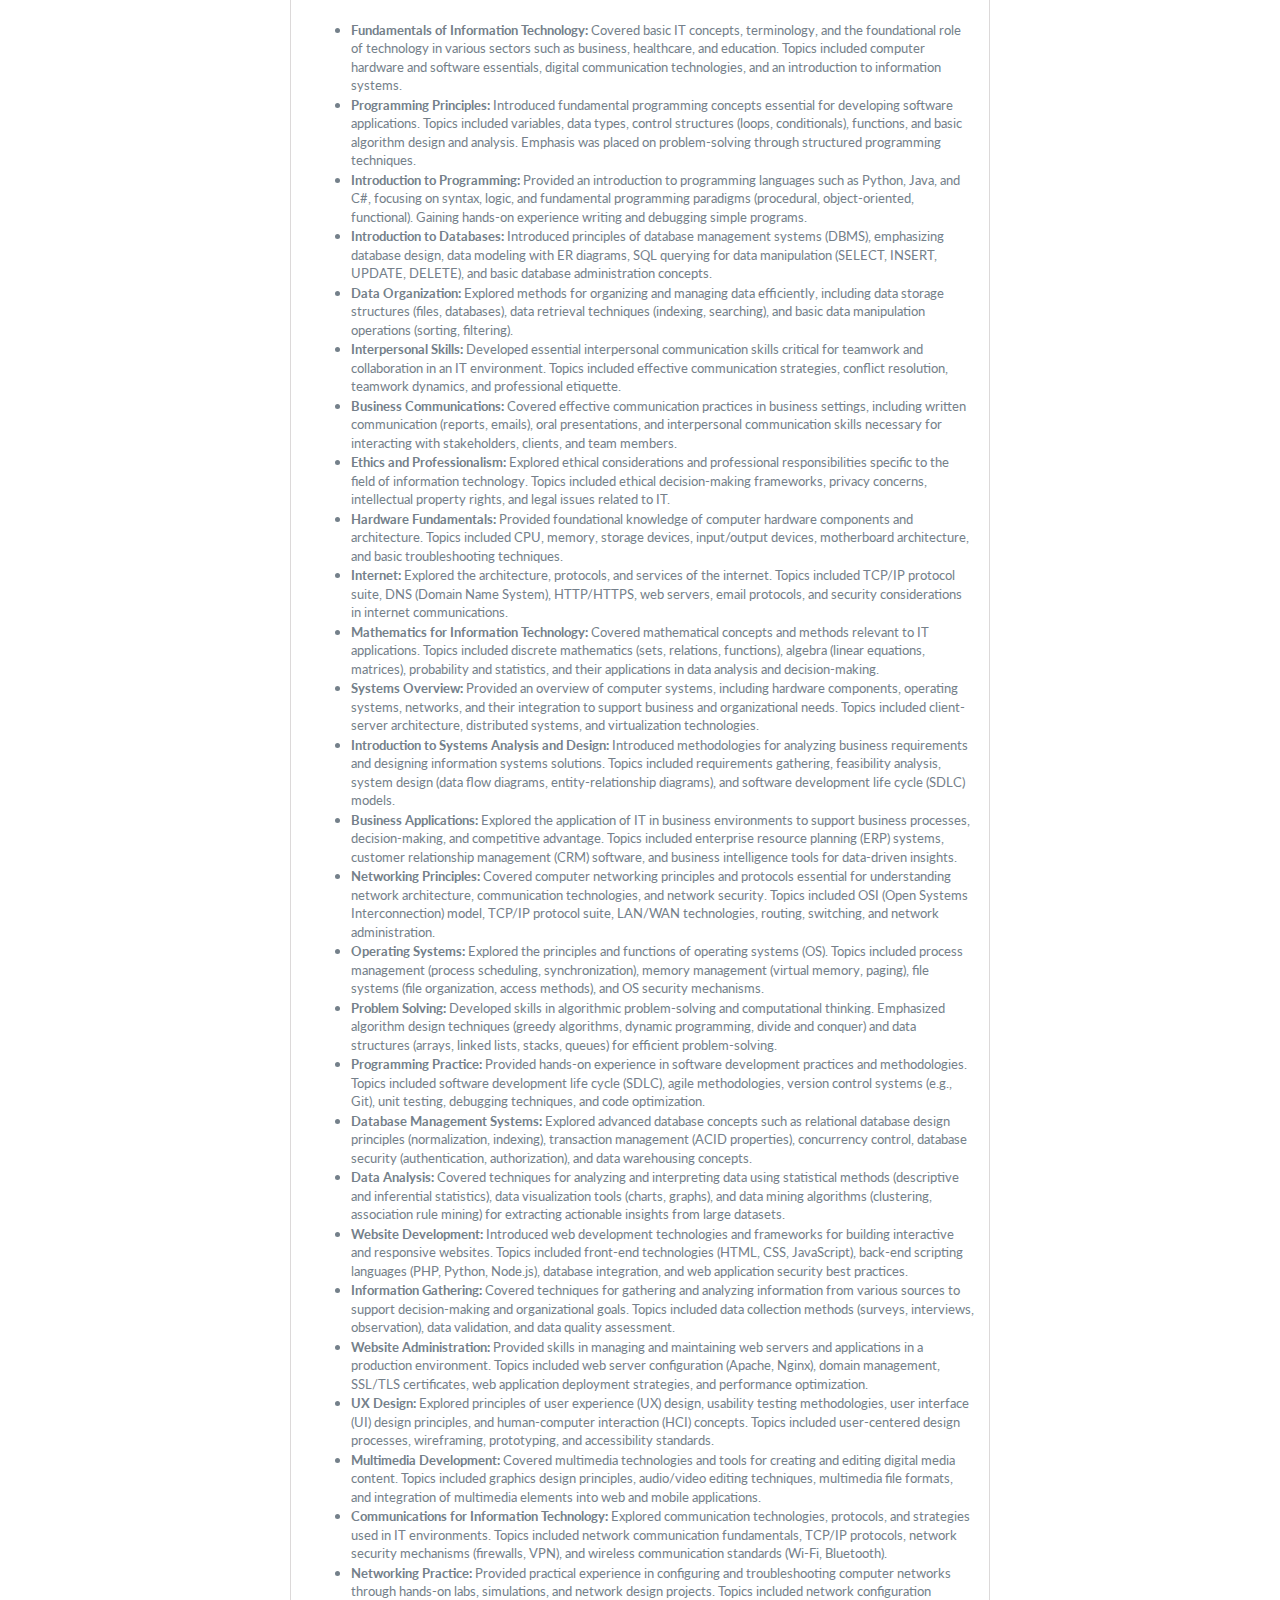
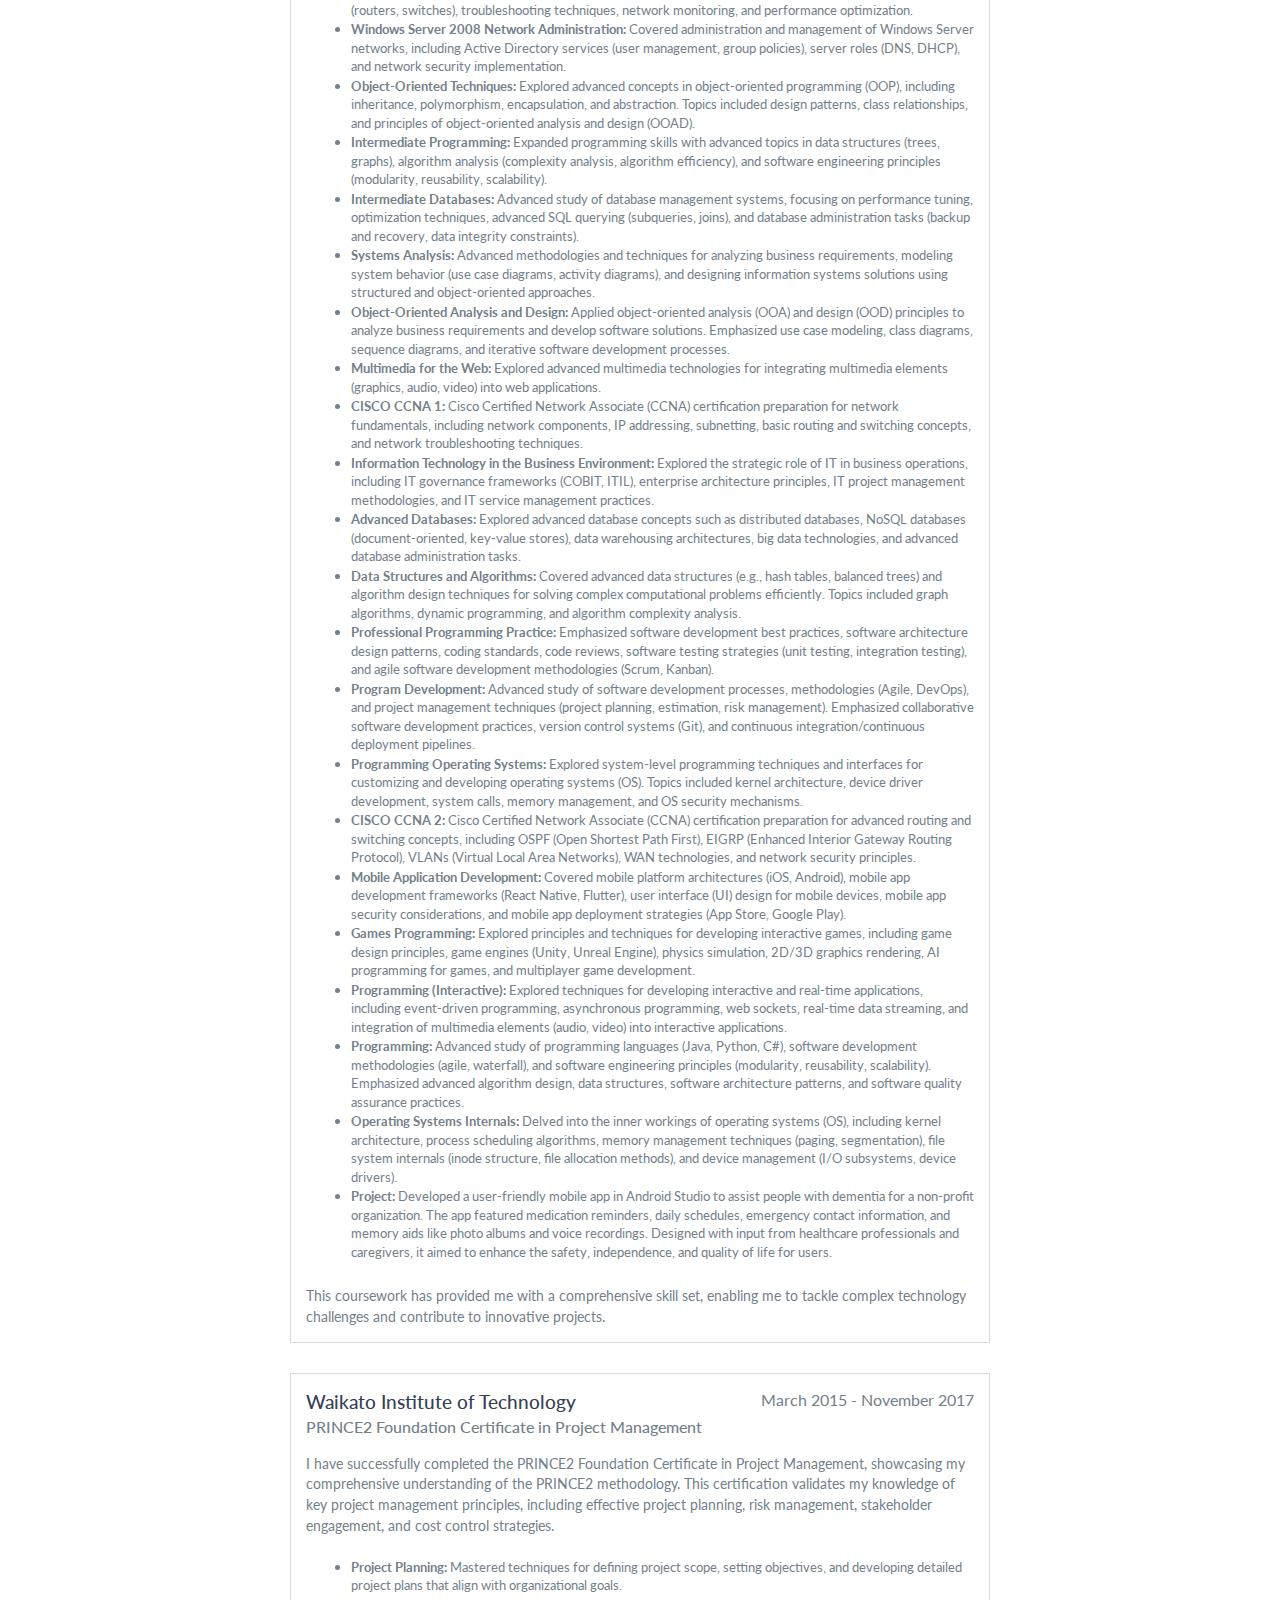
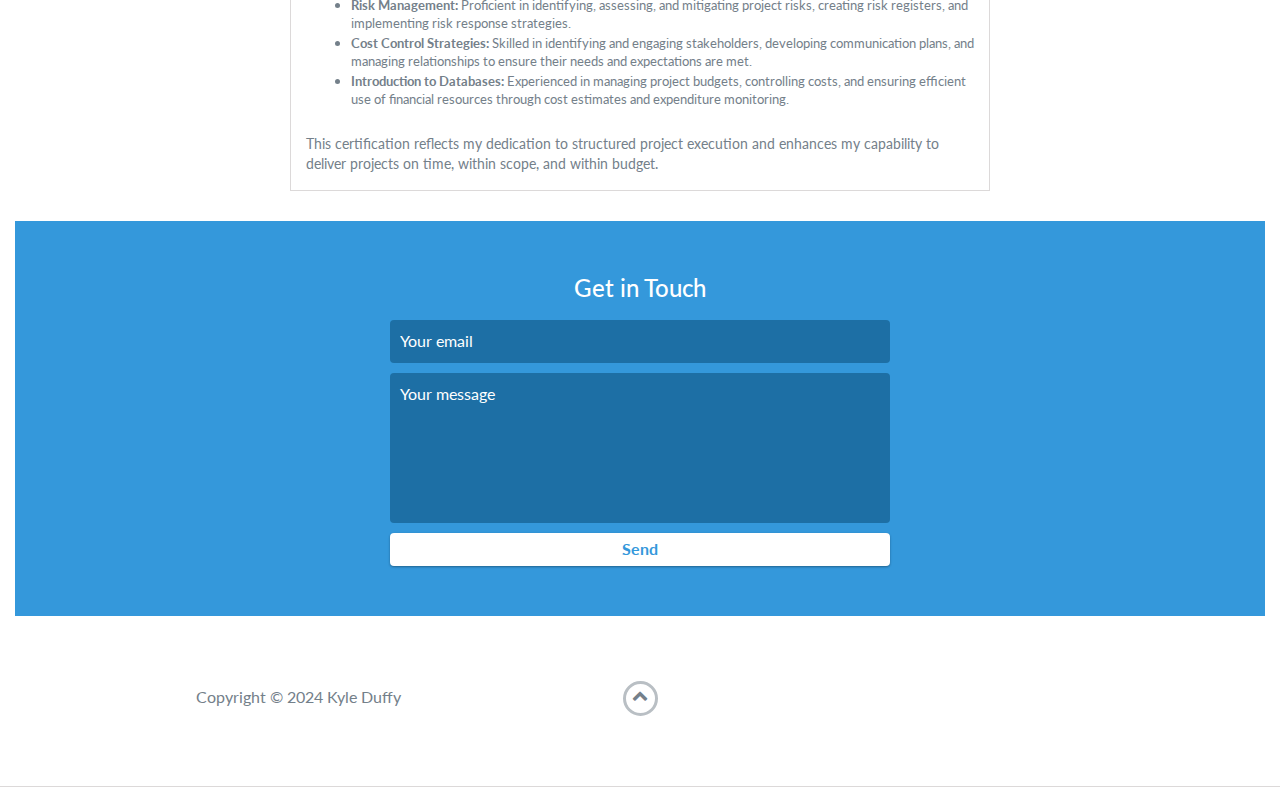
==== commit 74d4a452: "Update education.html" ====
--- a/education.html
+++ b/education.html
@@ -141,7 +141,7 @@
 		            <li><p><b>Program Development: </b>Advanced study of software development processes, methodologies (Agile, DevOps), and project management techniques (project planning, estimation, risk management). Emphasized collaborative software development practices, version control systems (Git), and continuous integration/continuous deployment pipelines.</p></li>
 		            <li><p><b>Programming Operating Systems: </b>Explored system-level programming techniques and interfaces for customizing and developing operating systems (OS). Topics included kernel architecture, device driver development, system calls, memory management, and OS security mechanisms.</p></li>
 		            <li><p><b>CISCO CCNA 2: </b>Cisco Certified Network Associate (CCNA) certification preparation for advanced routing and switching concepts, including OSPF (Open Shortest Path First), EIGRP (Enhanced Interior Gateway Routing Protocol), VLANs (Virtual Local Area Networks), WAN technologies, and network security principles.</p></li>
-		            <li><p><b>Mobile Application Development: </b>overed mobile platform architectures (iOS, Android), mobile app development frameworks (React Native, Flutter), user interface (UI) design for mobile devices, mobile app security considerations, and mobile app deployment strategies (App Store, Google Play).</p></li>
+		            <li><p><b>Mobile Application Development: </b>Covered mobile platform architectures (iOS, Android), mobile app development frameworks (React Native, Flutter), user interface (UI) design for mobile devices, mobile app security considerations, and mobile app deployment strategies (App Store, Google Play).</p></li>
 			    <li><p><b>Games Programming: </b>Explored principles and techniques for developing interactive games, including game design principles, game engines (Unity, Unreal Engine), physics simulation, 2D/3D graphics rendering, AI programming for games, and multiplayer game development.</p></li>
 		            <li><p><b>Programming (Interactive): </b>Explored techniques for developing interactive and real-time applications, including event-driven programming, asynchronous programming, web sockets, real-time data streaming, and integration of multimedia elements (audio, video) into interactive applications.</p></li>
 		            <li><p><b>Programming: </b>Advanced study of programming languages (Java, Python, C#), software development methodologies (agile, waterfall), and software engineering principles (modularity, reusability, scalability). Emphasized advanced algorithm design, data structures, software architecture patterns, and software quality assurance practices.</p></li>
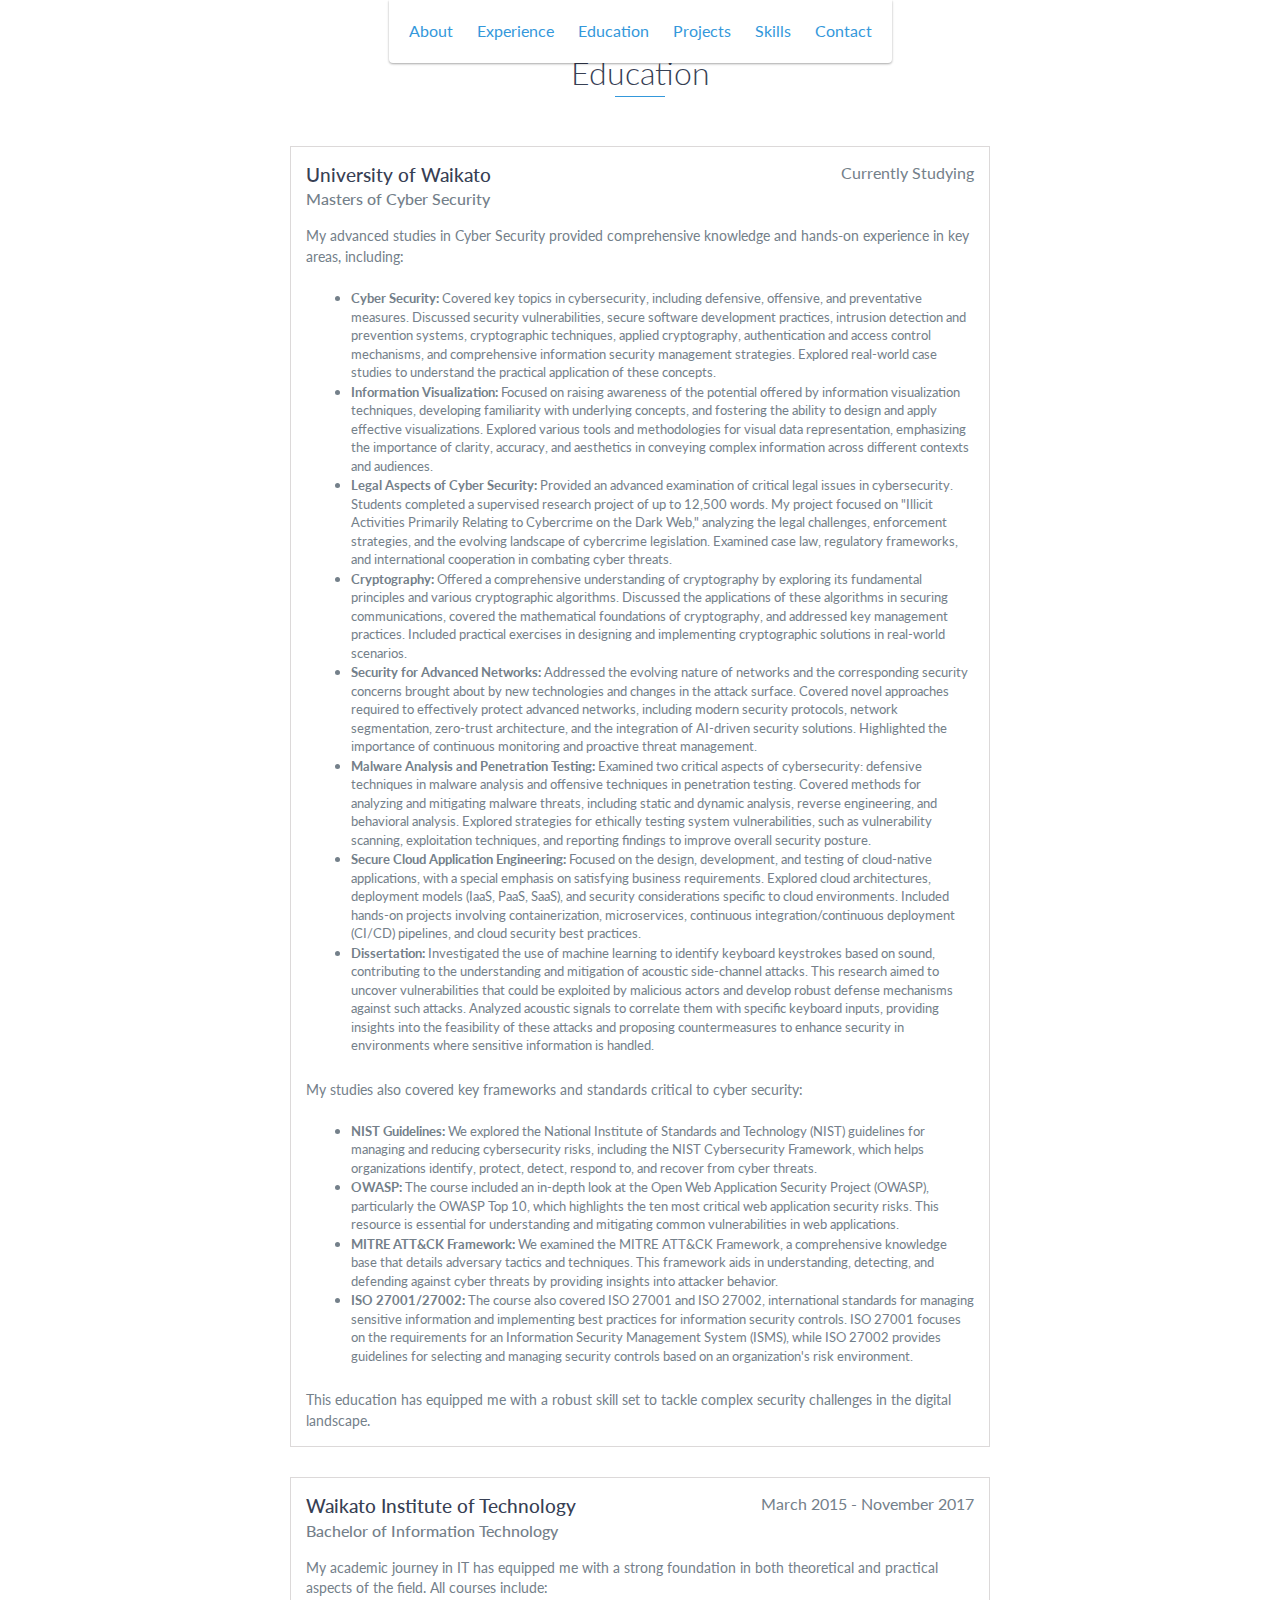
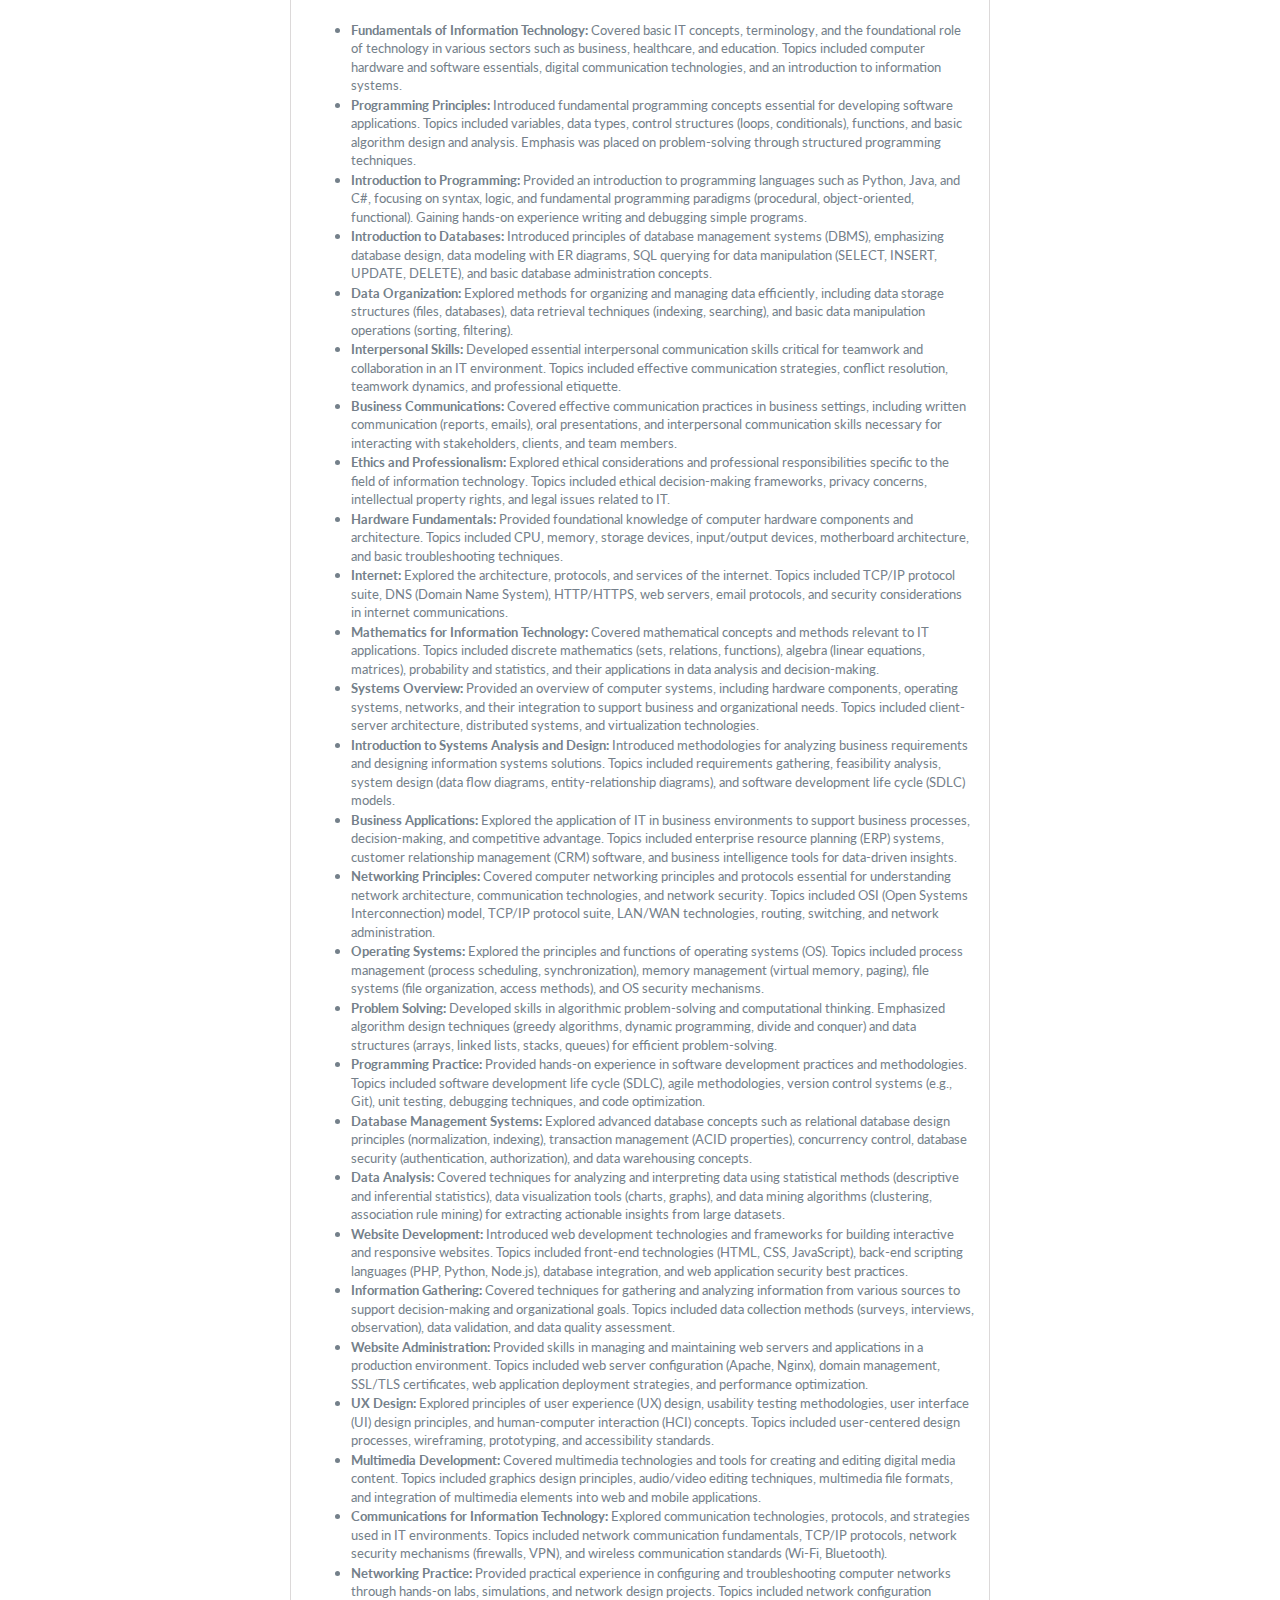
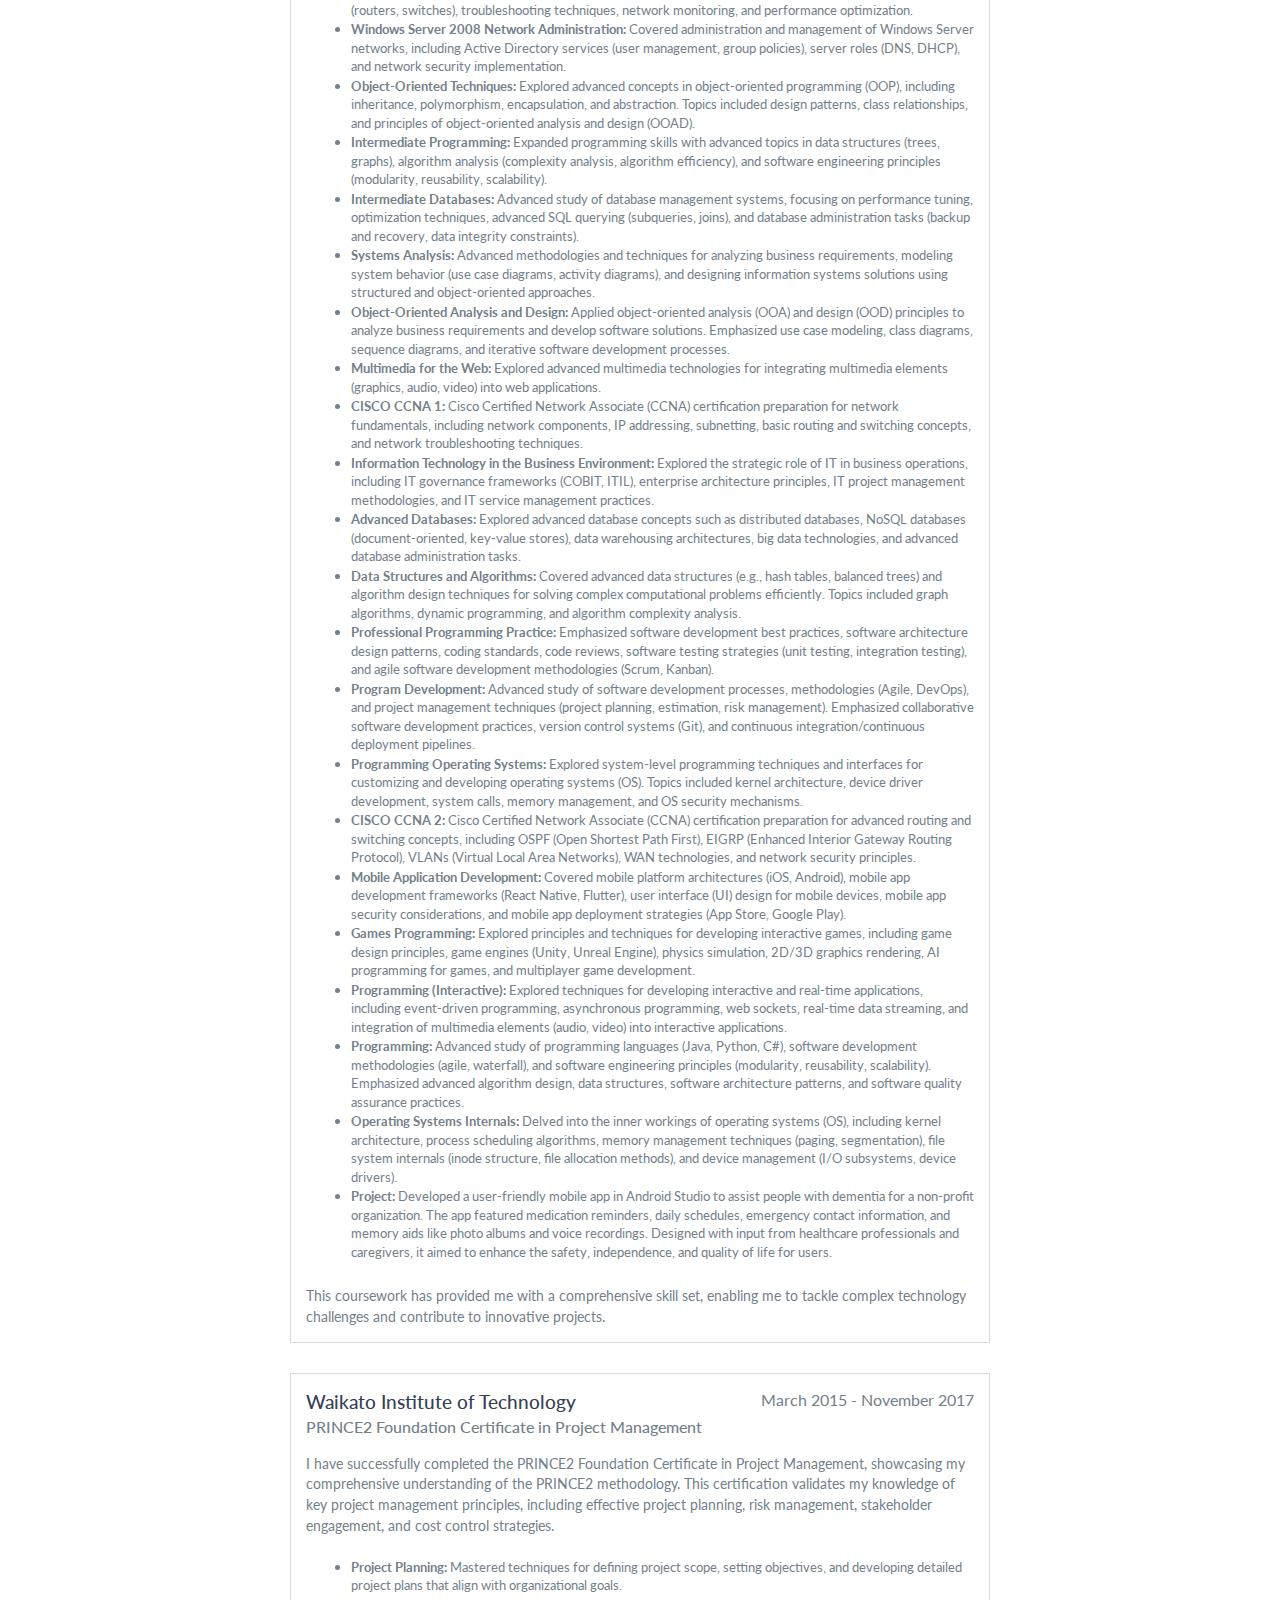
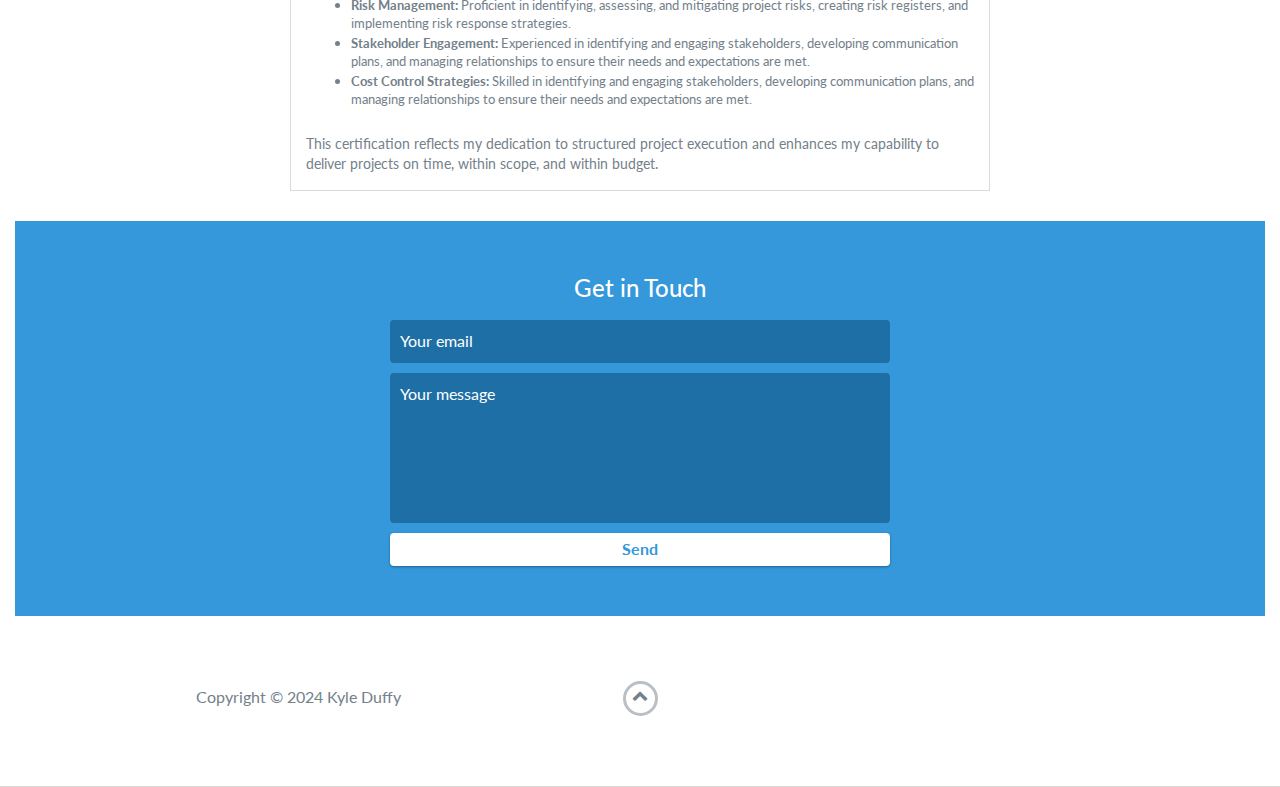
==== commit 766cf852: "Update education.html" ====
--- a/education.html
+++ b/education.html
@@ -168,8 +168,8 @@
 			<div class="list-move-left">
 		            <li><p><b>Project Planning: </b>Mastered techniques for defining project scope, setting objectives, and developing detailed project plans that align with organizational goals.</p></li>
 		            <li><p><b>Risk Management: </b>Proficient in identifying, assessing, and mitigating project risks, creating risk registers, and implementing risk response strategies.</p></li>
-		            <li><p><b>Cost Control Strategies: </b>Skilled in identifying and engaging stakeholders, developing communication plans, and managing relationships to ensure their needs and expectations are met.</p></li>
-		            <li><p><b>Introduction to Databases: </b>Experienced in managing project budgets, controlling costs, and ensuring efficient use of financial resources through cost estimates and expenditure monitoring.</p></li>
+		            <li><p><b>Stakeholder Engagement:</b> Experienced in identifying and engaging stakeholders, developing communication plans, and managing relationships to ensure their needs and expectations are met.</p></li>
+			    <li><p><b>Cost Control Strategies: </b>Skilled in identifying and engaging stakeholders, developing communication plans, and managing relationships to ensure their needs and expectations are met.</p></li>
 			</div>
 		</ul>
 		<div class="list-gap-bottom">
@@ -232,5 +232,4 @@
         </div>
     </footer>
 </body>
-
 </html>
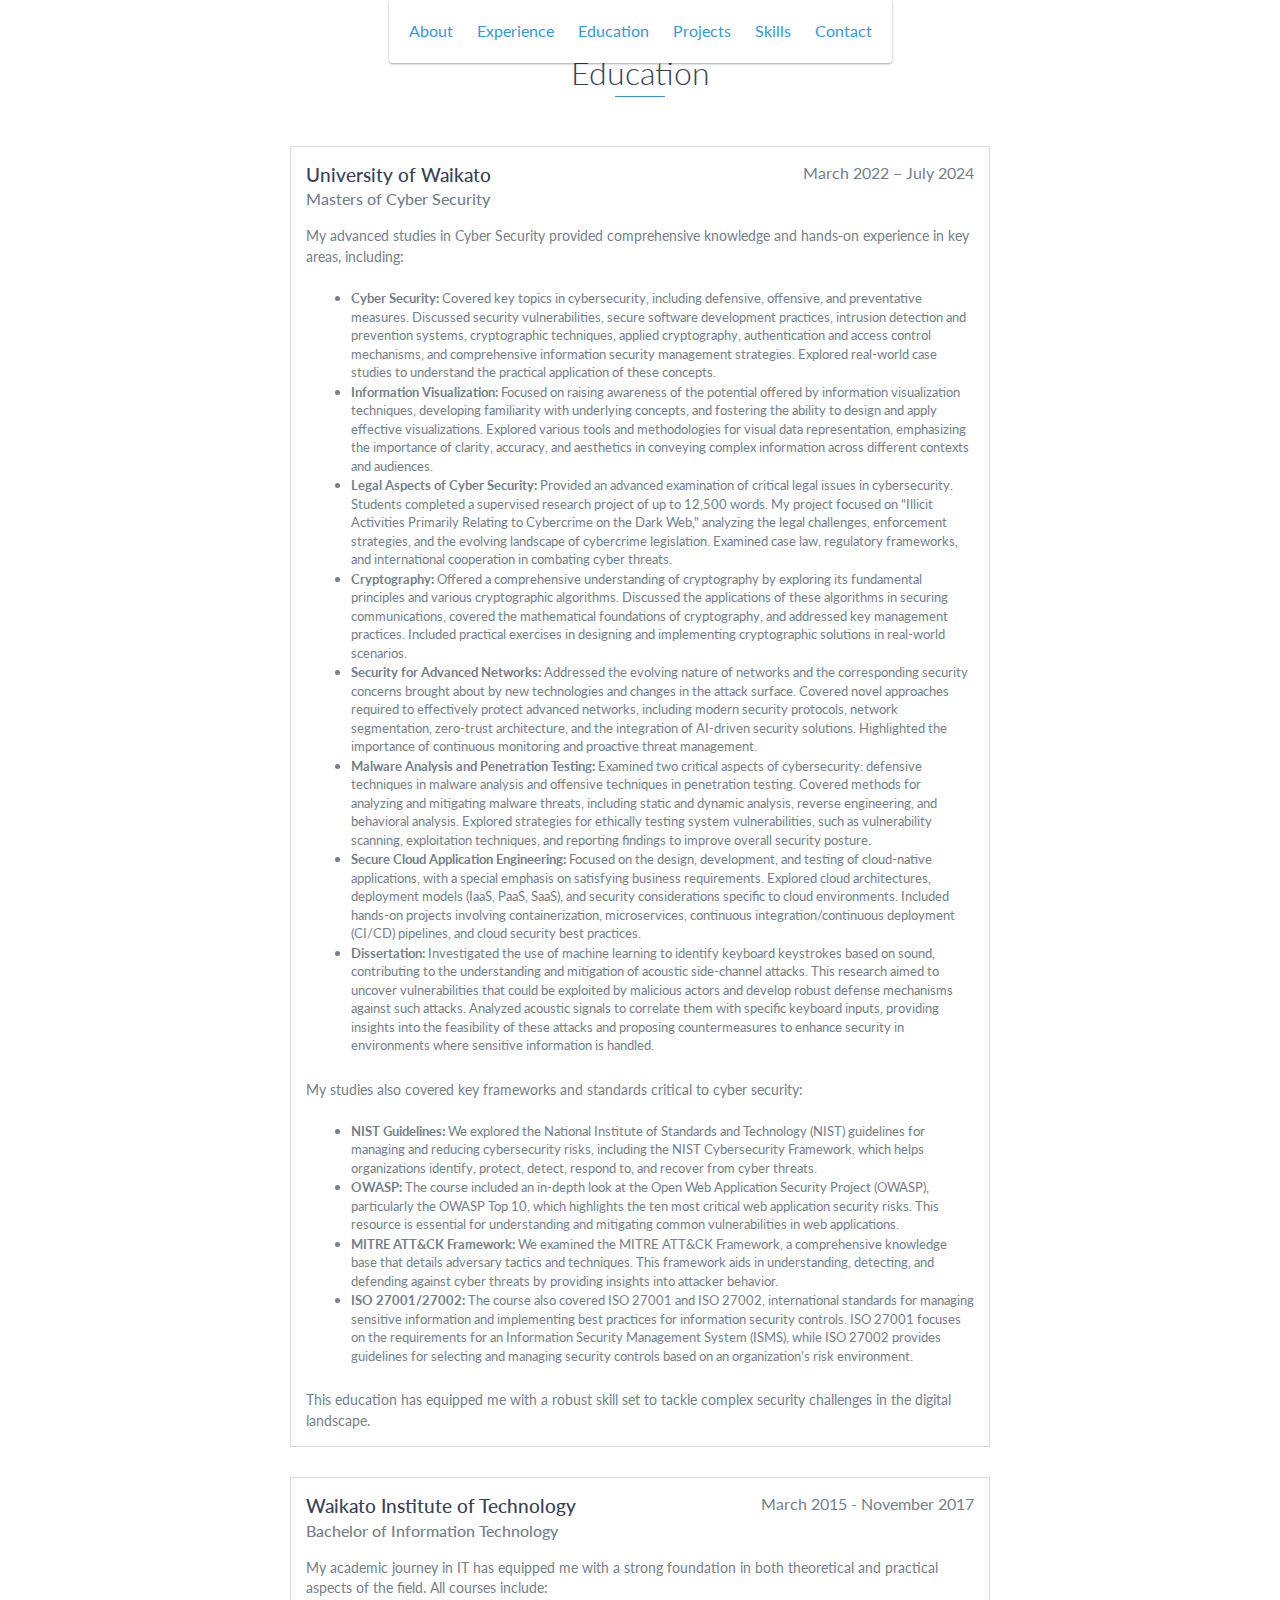
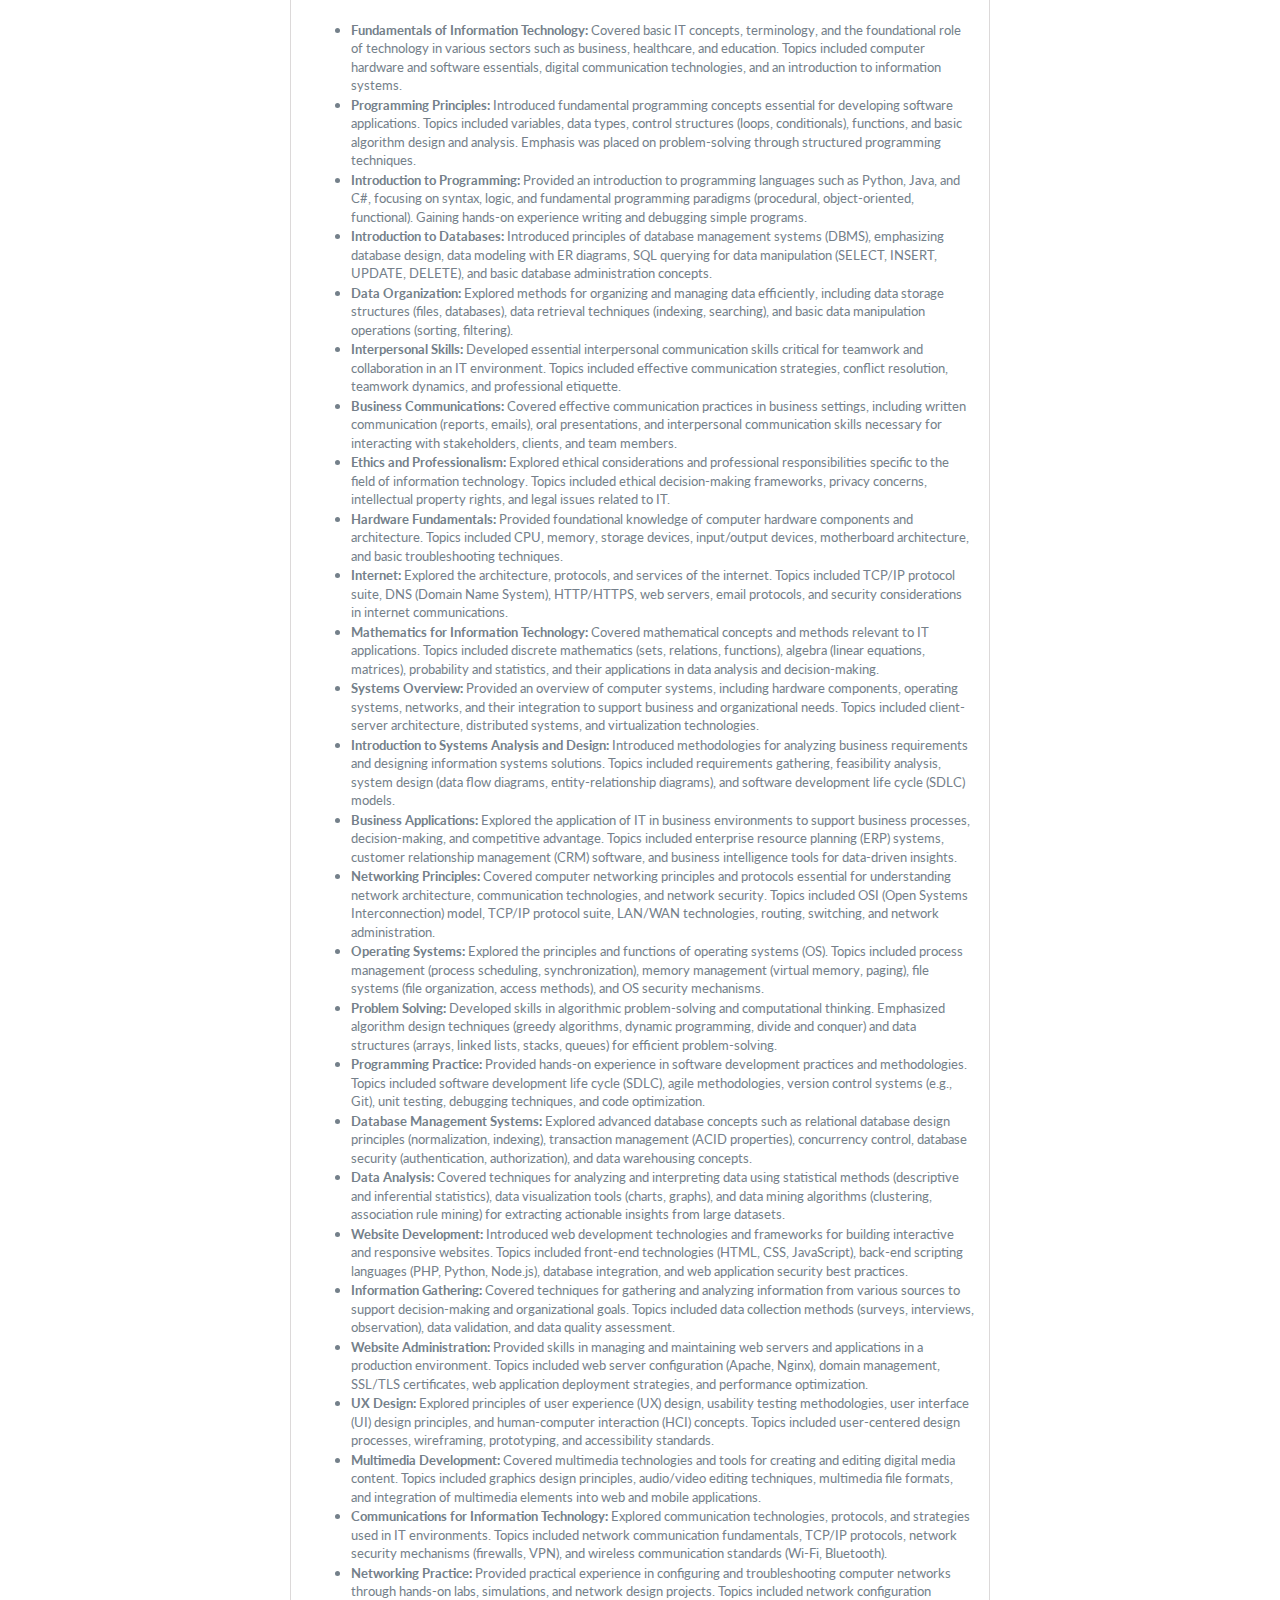
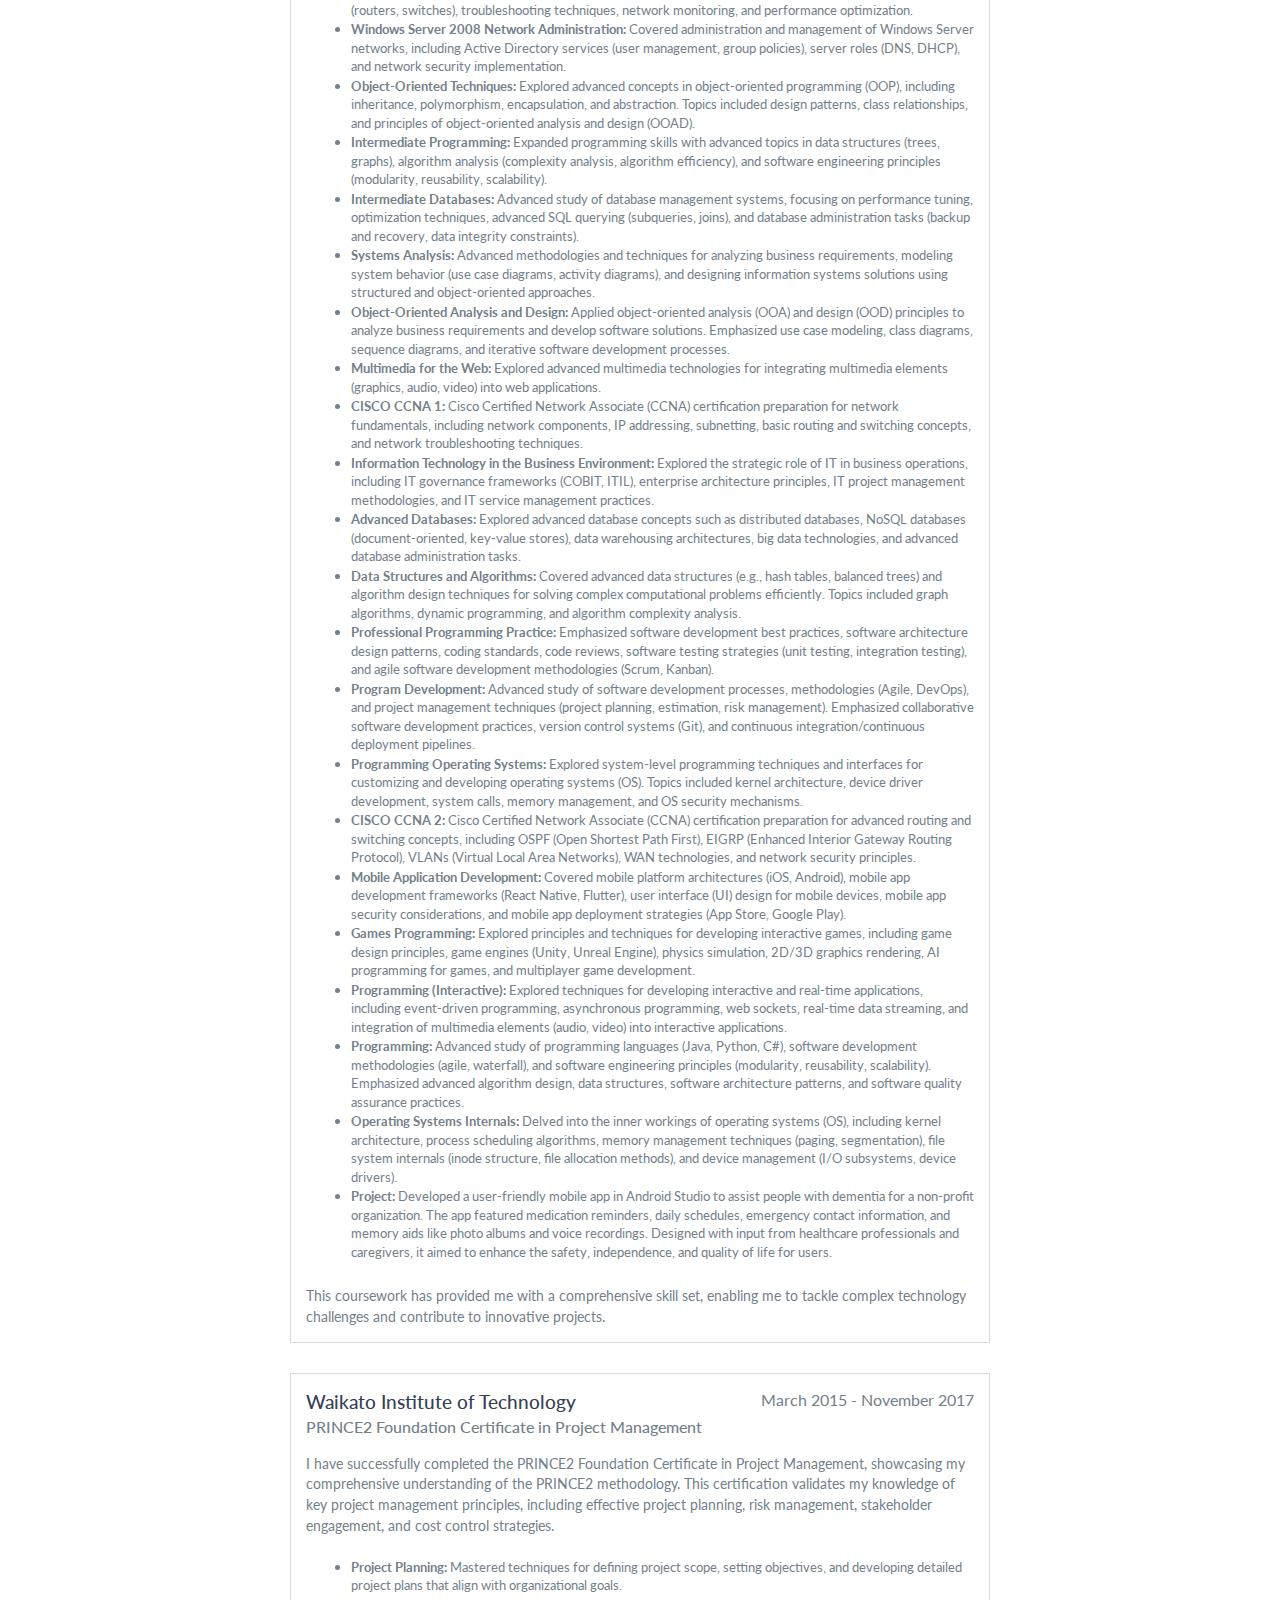
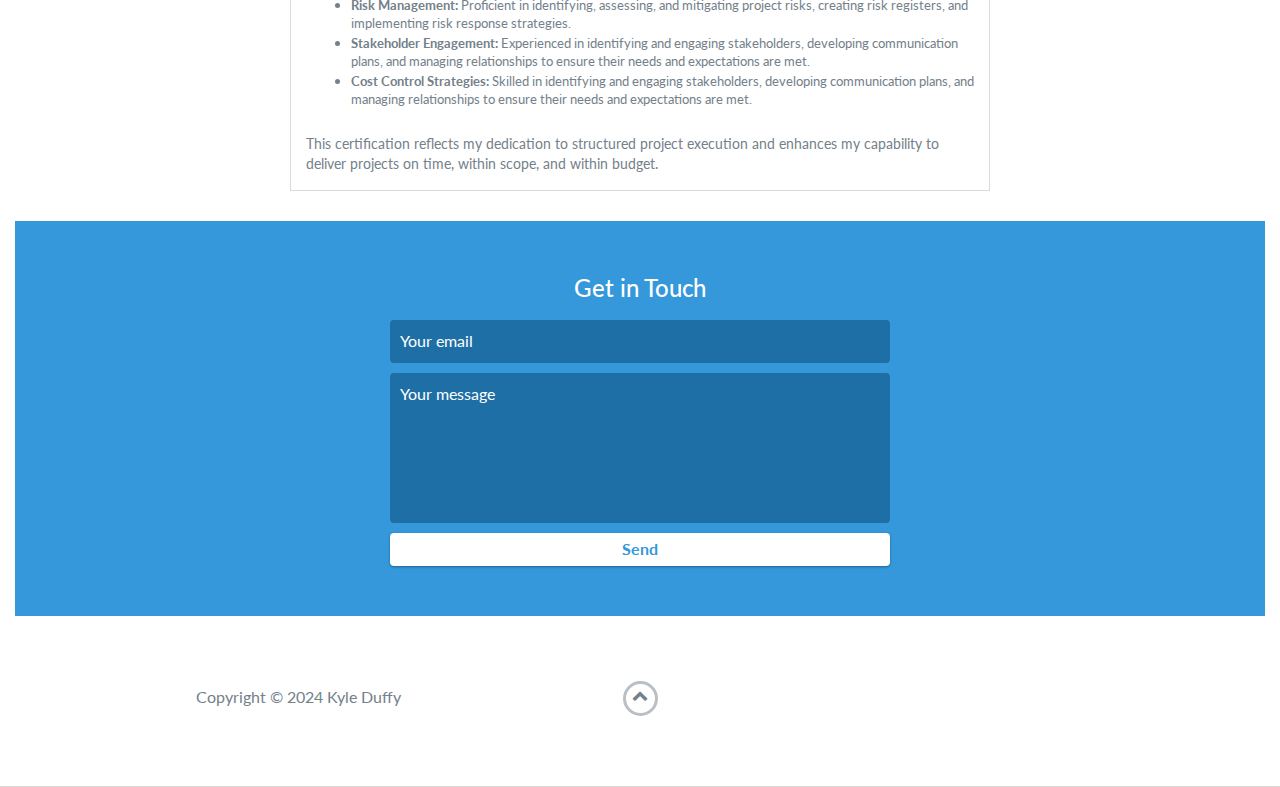
==== commit 99171f95: "Update education.html" ====
--- a/education.html
+++ b/education.html
@@ -49,7 +49,7 @@
         <h2 class="heading">Education</h2>
         <div class="education-block" id="masters">
             <h3>University of Waikato</h3>
-            <span class="education-date">Currently Studying</span>
+            <span class="education-date">March 2022 – July 2024</span>
             <h4>Masters of Cyber Security</h4>
             <p>
                 My advanced studies in Cyber Security provided comprehensive knowledge and hands-on experience in key areas, including:
